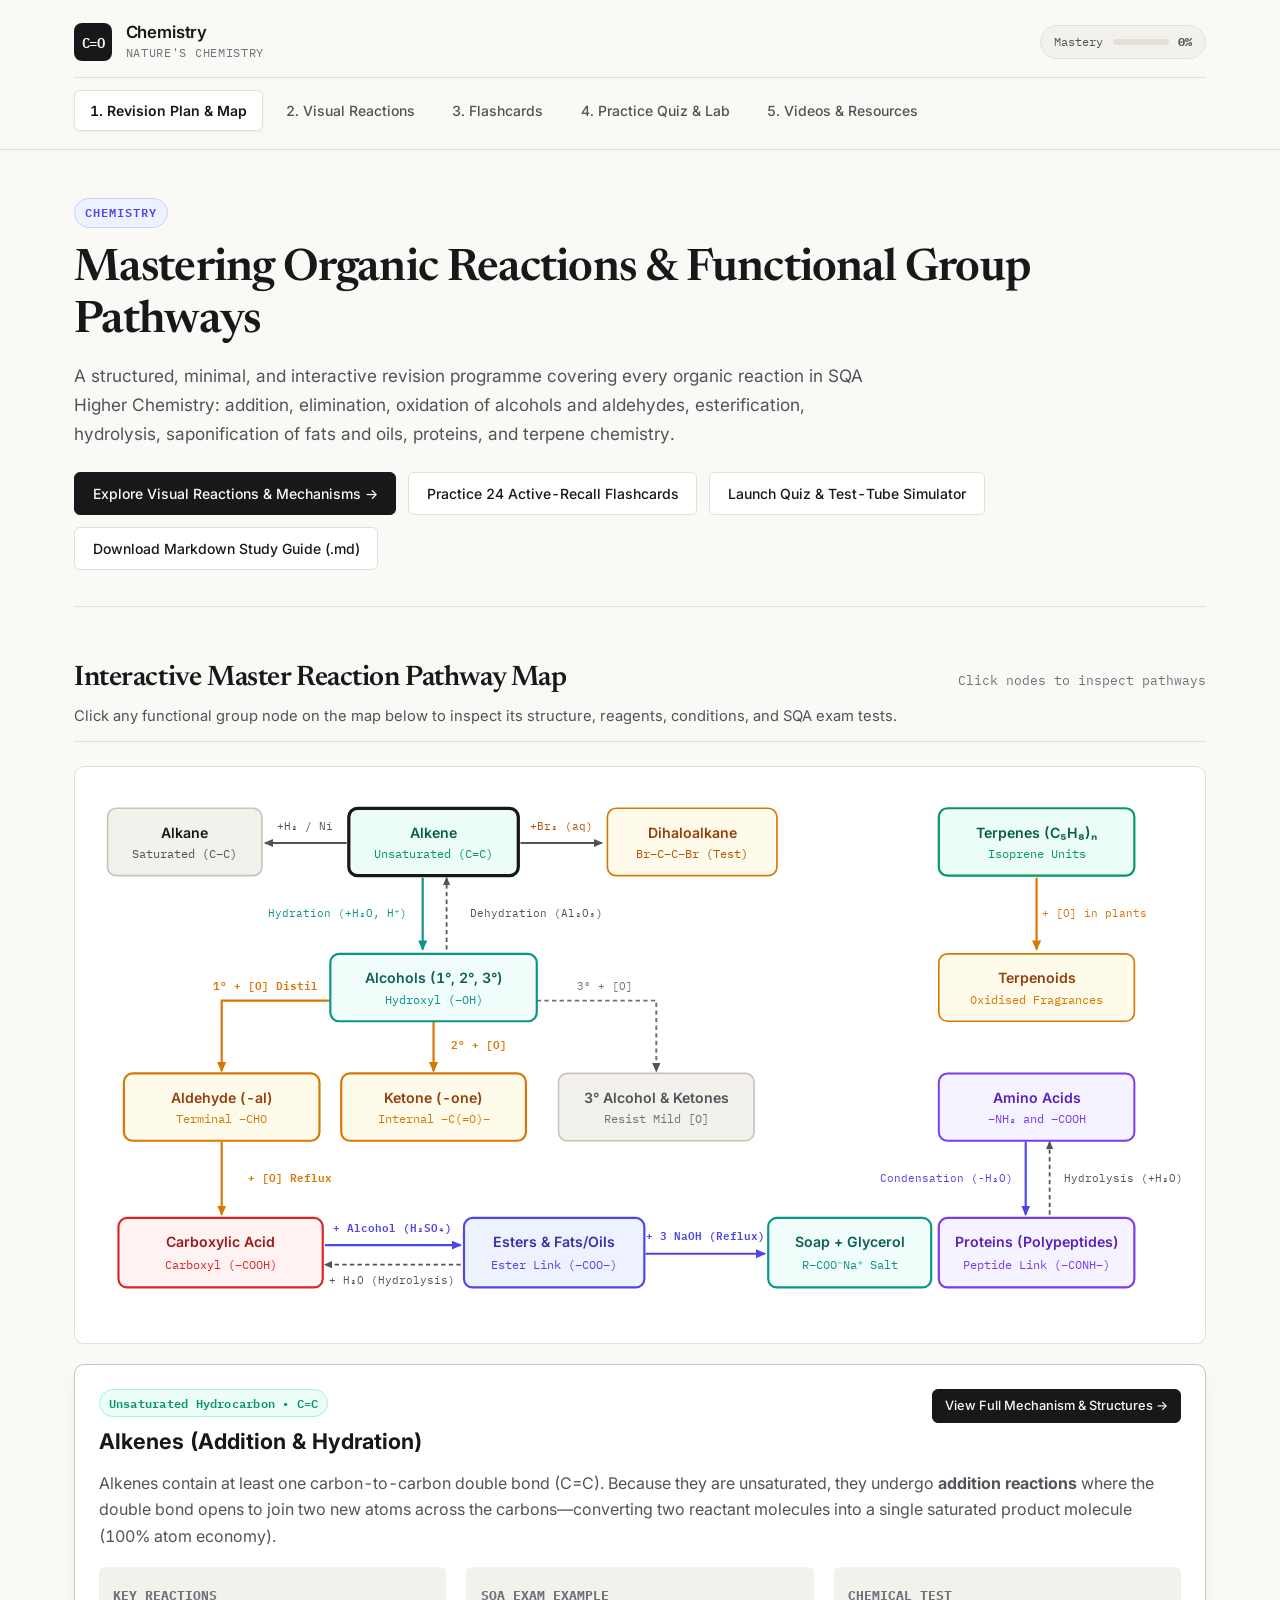
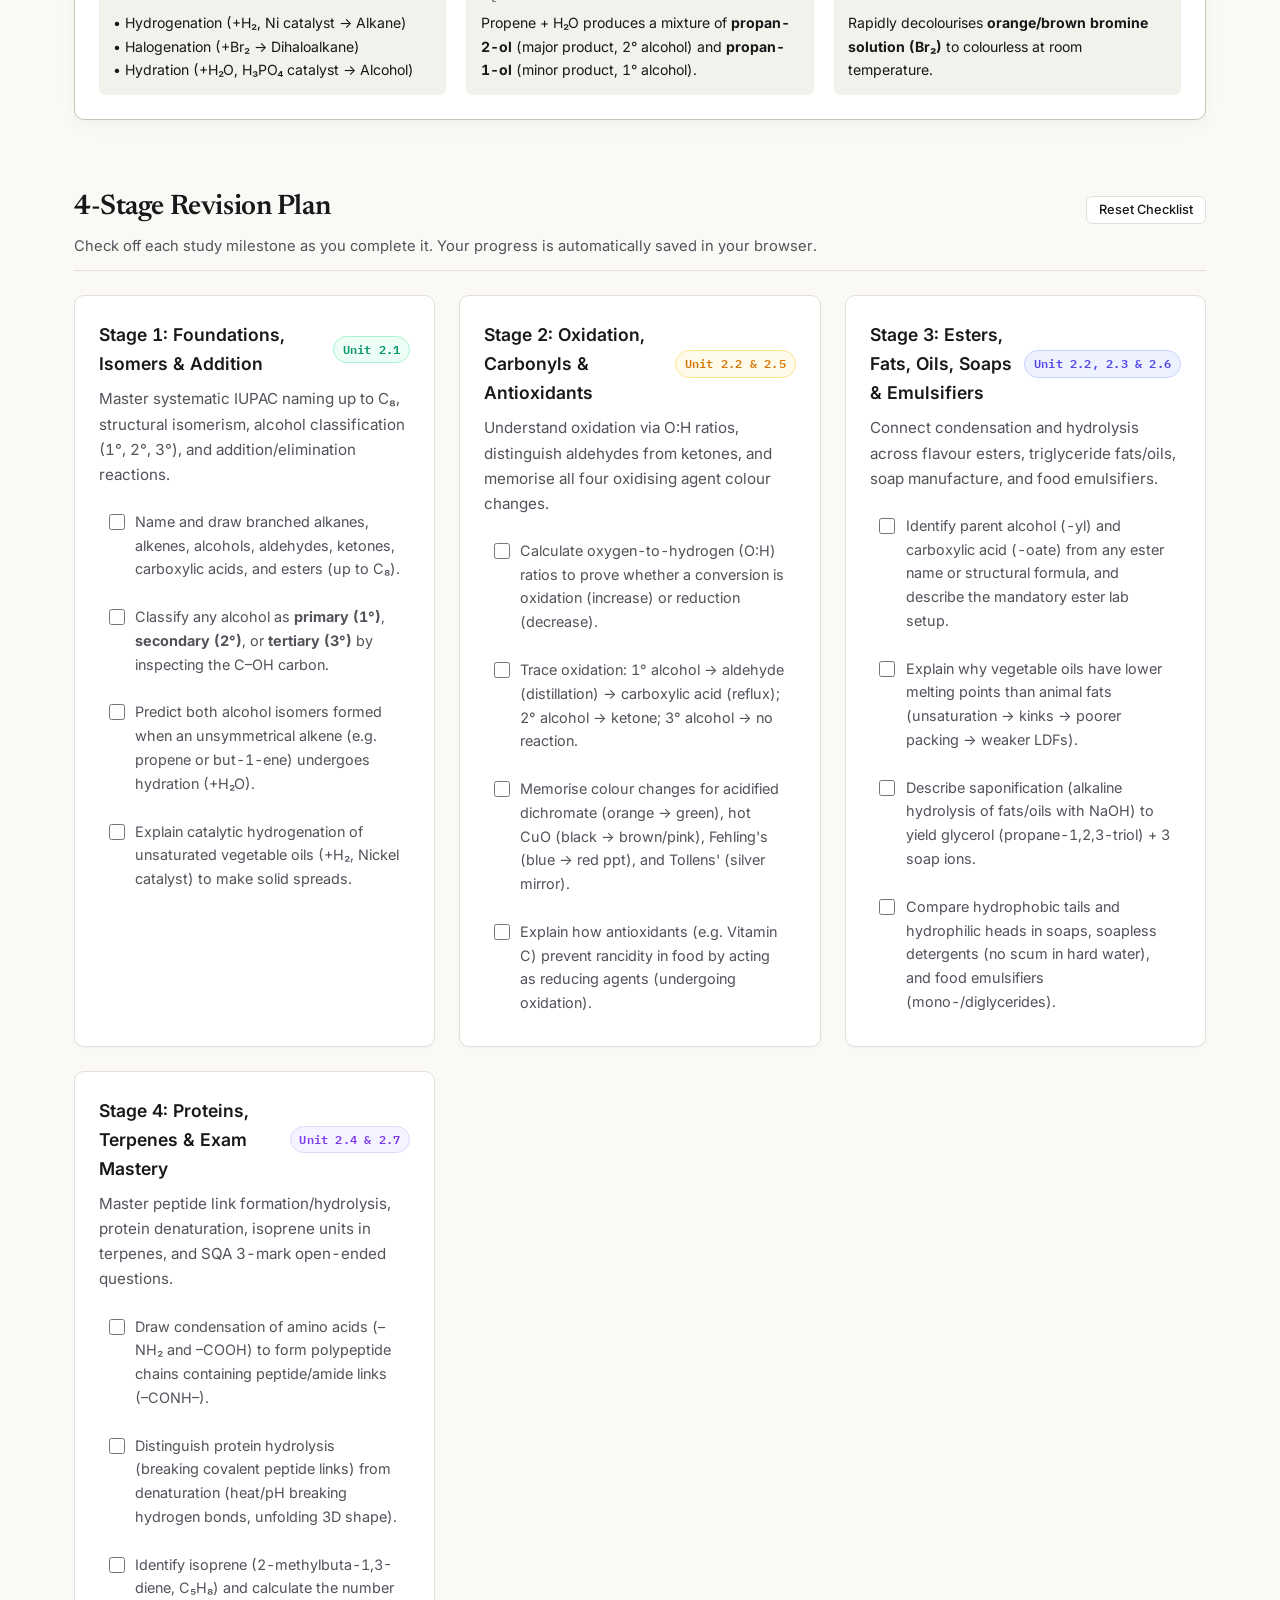
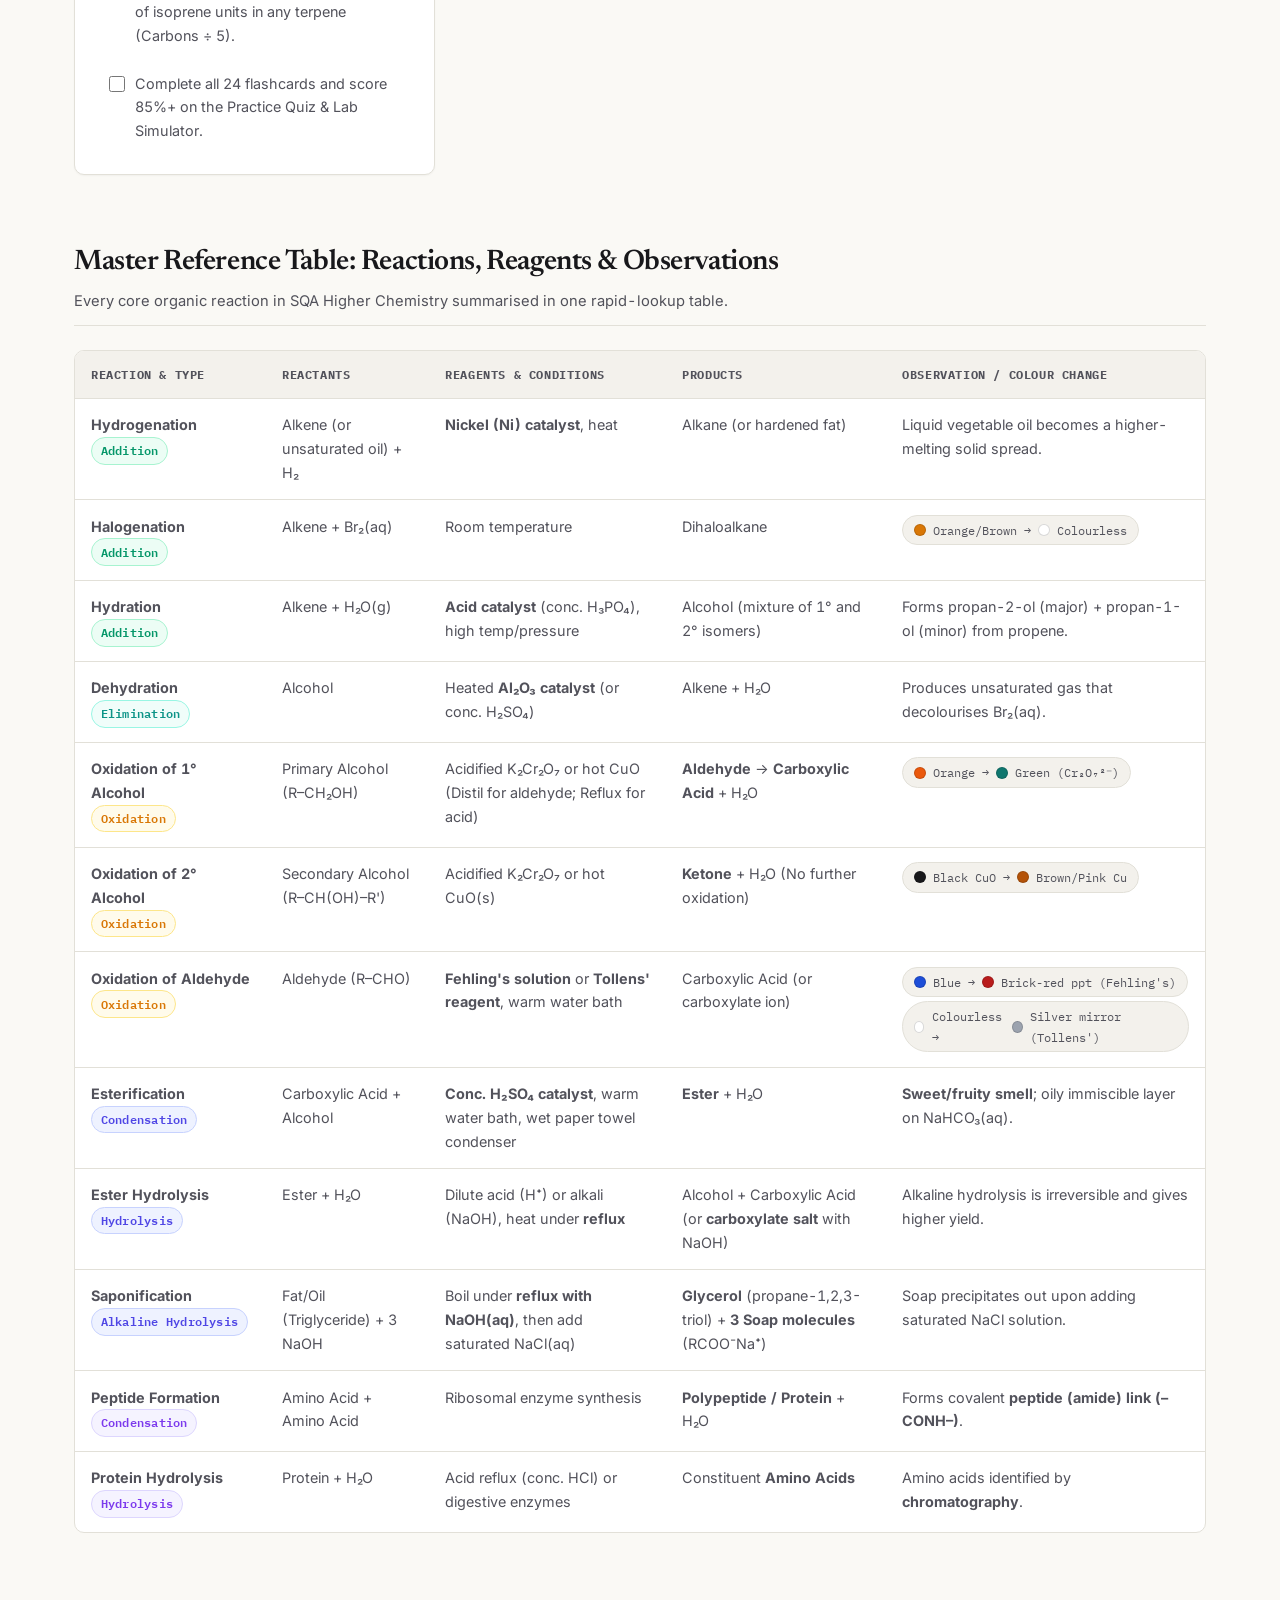
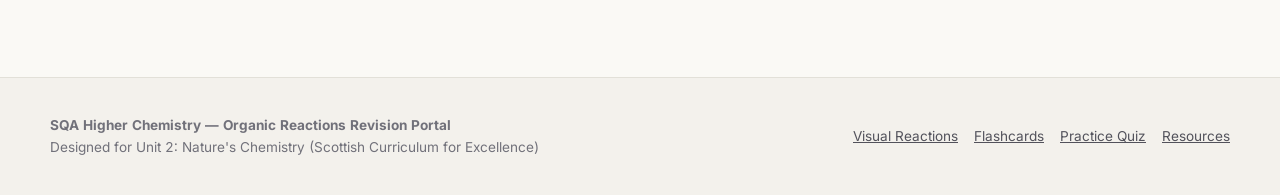
==== index.html @ 1c9b0c5e "Initial commit - Argon 4 organic chemistry build" ====
<!doctype html>
<html lang="en-GB">
  <head>
    <meta charset="UTF-8" />
    <meta name="viewport" content="width=device-width, initial-scale=1.0" />
    <title>Chemistry — Organic Reactions Revision Plan</title>
    <link rel="stylesheet" href="styles.css" />
  </head>
  <body>
    <!-- Top Navigation -->
    <header class="site-header">
      <div class="header-inner">
        <a href="index.html" class="brand">
          <div class="brand-mark">C=O</div>
          <div class="brand-text">
            <span class="brand-title">Chemistry</span>
            <span class="brand-subtitle">Nature's Chemistry</span>
          </div>
        </a>

        <nav aria-label="Primary Navigation">
          <ul class="nav-links">
            <li>
              <a href="index.html" class="nav-link active"
                >1. Revision Plan &amp; Map</a
              >
            </li>
            <li>
              <a href="reactions.html" class="nav-link">2. Visual Reactions</a>
            </li>
            <li>
              <a href="flashcards.html" class="nav-link">3. Flashcards</a>
            </li>
            <li>
              <a href="quiz.html" class="nav-link"
                >4. Practice Quiz &amp; Lab</a
              >
            </li>
            <li>
              <a href="resources.html" class="nav-link"
                >5. Videos &amp; Resources</a
              >
            </li>
          </ul>
        </nav>

        <div class="header-progress" title="Overall Revision Mastery">
          <span>Mastery</span>
          <div class="progress-mini-bar">
            <div class="progress-mini-fill" id="global-progress-fill"></div>
          </div>
          <strong id="global-progress-pct">0%</strong>
        </div>
      </div>
    </header>

    <main class="container">
      <!-- Hero Intro -->
      <section class="page-hero">
        <div class="eyebrow">Chemistry</div>
        <h1 class="page-title">
          Mastering Organic Reactions &amp; Functional Group Pathways
        </h1>
        <p class="page-lead">
          A structured, minimal, and interactive revision programme covering
          every organic reaction in SQA Higher Chemistry: addition, elimination,
          oxidation of alcohols and aldehydes, esterification, hydrolysis,
          saponification of fats and oils, proteins, and terpene chemistry.
        </p>

        <div
          style="
            display: flex;
            flex-wrap: wrap;
            gap: 0.75rem;
            margin-top: 1.5rem;
          "
        >
          <a href="reactions.html" class="btn btn-primary"
            >Explore Visual Reactions &amp; Mechanisms &rarr;</a
          >
          <a href="flashcards.html" class="btn"
            >Practice 24 Active-Recall Flashcards</a
          >
          <a href="quiz.html" class="btn"
            >Launch Quiz &amp; Test-Tube Simulator</a
          >
          <a
            href="Higher-Chemistry-Organic-Reactions-Revision-Plan.md"
            class="btn"
            download
            >Download Markdown Study Guide (.md)</a
          >
        </div>
      </section>

      <!-- Section 1: Interactive Master Reaction Pathway Map -->
      <section class="section" id="pathway-map">
        <div class="section-header">
          <div>
            <h2 class="section-title">
              Interactive Master Reaction Pathway Map
            </h2>
            <p
              style="
                color: var(--text-secondary);
                font-size: 0.92rem;
                margin-top: 0.2rem;
              "
            >
              Click any functional group node on the map below to inspect its
              structure, reagents, conditions, and SQA exam tests.
            </p>
          </div>
          <span class="section-subtitle">Click nodes to inspect pathways</span>
        </div>

        <div class="structure-stage" style="background: var(--bg-card)">
          <svg
            viewBox="0 0 1040 530"
            width="100%"
            height="auto"
            role="img"
            aria-label="Interactive SQA Higher Organic Reaction Pathway Map"
          >
            <defs>
              <marker
                id="arrow"
                viewBox="0 0 10 10"
                refX="7"
                refY="5"
                markerWidth="6"
                markerHeight="6"
                orient="auto-start-reverse"
              >
                <path d="M 0 1.5 L 8 5 L 0 8.5 z" fill="#52525B" />
              </marker>
              <marker
                id="arrow-teal"
                viewBox="0 0 10 10"
                refX="7"
                refY="5"
                markerWidth="6"
                markerHeight="6"
                orient="auto-start-reverse"
              >
                <path d="M 0 1.5 L 8 5 L 0 8.5 z" fill="#0D9488" />
              </marker>
              <marker
                id="arrow-amber"
                viewBox="0 0 10 10"
                refX="7"
                refY="5"
                markerWidth="6"
                markerHeight="6"
                orient="auto-start-reverse"
              >
                <path d="M 0 1.5 L 8 5 L 0 8.5 z" fill="#D97706" />
              </marker>
              <marker
                id="arrow-indigo"
                viewBox="0 0 10 10"
                refX="7"
                refY="5"
                markerWidth="6"
                markerHeight="6"
                orient="auto-start-reverse"
              >
                <path d="M 0 1.5 L 8 5 L 0 8.5 z" fill="#4F46E5" />
              </marker>
            </defs>

            <!-- Connection Arrows & Labels -->
            <!-- Alkene -> Alkane -->
            <line
              x1="250"
              y1="70"
              x2="175"
              y2="70"
              stroke="#52525B"
              stroke-width="1.8"
              marker-end="url(#arrow)"
            />
            <text
              x="212"
              y="58"
              text-anchor="middle"
              font-family="IBM Plex Mono, monospace"
              font-size="10"
              fill="#52525B"
            >
              +H₂ / Ni
            </text>

            <!-- Alkene -> Dihaloalkane -->
            <line
              x1="410"
              y1="70"
              x2="485"
              y2="70"
              stroke="#52525B"
              stroke-width="1.8"
              marker-end="url(#arrow)"
            />
            <text
              x="448"
              y="58"
              text-anchor="middle"
              font-family="IBM Plex Mono, monospace"
              font-size="10"
              fill="#B45309"
            >
              +Br₂ (aq)
            </text>

            <!-- Alkene <-> Alcohols -->
            <line
              x1="320"
              y1="102"
              x2="320"
              y2="168"
              stroke="#0D9488"
              stroke-width="2"
              marker-end="url(#arrow-teal)"
            />
            <text
              x="242"
              y="138"
              text-anchor="middle"
              font-family="IBM Plex Mono, monospace"
              font-size="10"
              fill="#0D9488"
            >
              Hydration (+H₂O, H⁺)
            </text>

            <line
              x1="342"
              y1="168"
              x2="342"
              y2="102"
              stroke="#52525B"
              stroke-width="1.6"
              stroke-dasharray="4 3"
              marker-end="url(#arrow)"
            />
            <text
              x="425"
              y="138"
              text-anchor="middle"
              font-family="IBM Plex Mono, monospace"
              font-size="10"
              fill="#52525B"
            >
              Dehydration (Al₂O₃)
            </text>

            <!-- Alcohols -> 1°, 2°, 3° branches -->
            <!-- 1° Alcohol -> Aldehyde -->
            <path
              d="M 235 215 L 135 215 L 135 280"
              fill="none"
              stroke="#D97706"
              stroke-width="2"
              marker-end="url(#arrow-amber)"
            />
            <text
              x="175"
              y="205"
              text-anchor="middle"
              font-family="IBM Plex Mono, monospace"
              font-size="10"
              font-weight="600"
              fill="#D97706"
            >
              1° + [O] Distil
            </text>

            <!-- 2° Alcohol -> Ketone -->
            <line
              x1="330"
              y1="234"
              x2="330"
              y2="280"
              stroke="#D97706"
              stroke-width="2"
              marker-end="url(#arrow-amber)"
            />
            <text
              x="372"
              y="260"
              text-anchor="middle"
              font-family="IBM Plex Mono, monospace"
              font-size="10"
              font-weight="600"
              fill="#D97706"
            >
              2° + [O]
            </text>

            <!-- 3° Alcohol -> No Reaction -->
            <path
              d="M 425 215 L 535 215 L 535 280"
              fill="none"
              stroke="#71717A"
              stroke-width="1.8"
              stroke-dasharray="4 3"
              marker-end="url(#arrow)"
            />
            <text
              x="488"
              y="205"
              text-anchor="middle"
              font-family="IBM Plex Mono, monospace"
              font-size="10"
              fill="#71717A"
            >
              3° + [O]
            </text>

            <!-- Aldehyde -> Carboxylic Acid -->
            <line
              x1="135"
              y1="345"
              x2="135"
              y2="412"
              stroke="#D97706"
              stroke-width="2"
              marker-end="url(#arrow-amber)"
            />
            <text
              x="198"
              y="382"
              text-anchor="middle"
              font-family="IBM Plex Mono, monospace"
              font-size="10"
              font-weight="600"
              fill="#D97706"
            >
              + [O] Reflux
            </text>

            <!-- Carboxylic Acid <-> Ester -->
            <line
              x1="230"
              y1="440"
              x2="355"
              y2="440"
              stroke="#4F46E5"
              stroke-width="2"
              marker-end="url(#arrow-indigo)"
            />
            <text
              x="292"
              y="428"
              text-anchor="middle"
              font-family="IBM Plex Mono, monospace"
              font-size="10"
              font-weight="600"
              fill="#4F46E5"
            >
              + Alcohol (H₂SO₄)
            </text>

            <line
              x1="355"
              y1="458"
              x2="230"
              y2="458"
              stroke="#52525B"
              stroke-width="1.6"
              stroke-dasharray="4 3"
              marker-end="url(#arrow)"
            />
            <text
              x="292"
              y="476"
              text-anchor="middle"
              font-family="IBM Plex Mono, monospace"
              font-size="10"
              fill="#52525B"
            >
              + H₂O (Hydrolysis)
            </text>

            <!-- Ester / Fats & Oils -> Soap + Glycerol -->
            <line
              x1="525"
              y1="448"
              x2="635"
              y2="448"
              stroke="#4F46E5"
              stroke-width="2"
              marker-end="url(#arrow-indigo)"
            />
            <text
              x="580"
              y="435"
              text-anchor="middle"
              font-family="IBM Plex Mono, monospace"
              font-size="10"
              font-weight="600"
              fill="#4F46E5"
            >
              + 3 NaOH (Reflux)
            </text>

            <!-- Right Column: Terpenes & Proteins -->
            <!-- Terpenes -> Terpenoids -->
            <line
              x1="885"
              y1="102"
              x2="885"
              y2="168"
              stroke="#D97706"
              stroke-width="2"
              marker-end="url(#arrow-amber)"
            />
            <text
              x="938"
              y="138"
              text-anchor="middle"
              font-family="IBM Plex Mono, monospace"
              font-size="10"
              fill="#D97706"
            >
              + [O] in plants
            </text>

            <!-- Amino Acids <-> Proteins -->
            <line
              x1="875"
              y1="345"
              x2="875"
              y2="412"
              stroke="#4F46E5"
              stroke-width="2"
              marker-end="url(#arrow-indigo)"
            />
            <text
              x="802"
              y="382"
              text-anchor="middle"
              font-family="IBM Plex Mono, monospace"
              font-size="10"
              fill="#4F46E5"
            >
              Condensation (-H₂O)
            </text>

            <line
              x1="897"
              y1="412"
              x2="897"
              y2="345"
              stroke="#52525B"
              stroke-width="1.6"
              stroke-dasharray="4 3"
              marker-end="url(#arrow)"
            />
            <text
              x="965"
              y="382"
              text-anchor="middle"
              font-family="IBM Plex Mono, monospace"
              font-size="10"
              fill="#52525B"
            >
              Hydrolysis (+H₂O)
            </text>

            <!-- Interactive Nodes -->
            <!-- 1. Alkane -->
            <g
              class="pathway-node"
              data-node="alkane"
              transform="translate(30, 38)"
            >
              <rect
                width="142"
                height="62"
                rx="8"
                fill="#F3F1EC"
                stroke="#C8C4B8"
                stroke-width="1.5"
              />
              <text
                x="71"
                y="27"
                text-anchor="middle"
                font-family="Inter, sans-serif"
                font-weight="600"
                font-size="13"
                fill="#18181B"
              >
                Alkane
              </text>
              <text
                x="71"
                y="46"
                text-anchor="middle"
                font-family="IBM Plex Mono, monospace"
                font-size="11"
                fill="#52525B"
              >
                Saturated (C–C)
              </text>
            </g>

            <!-- 2. Alkene -->
            <g
              class="pathway-node selected"
              data-node="alkene"
              transform="translate(252, 38)"
            >
              <rect
                width="156"
                height="62"
                rx="8"
                fill="#ECFDF5"
                stroke="#059669"
                stroke-width="2"
              />
              <text
                x="78"
                y="27"
                text-anchor="middle"
                font-family="Inter, sans-serif"
                font-weight="600"
                font-size="13"
                fill="#065F46"
              >
                Alkene
              </text>
              <text
                x="78"
                y="46"
                text-anchor="middle"
                font-family="IBM Plex Mono, monospace"
                font-size="11"
                fill="#059669"
              >
                Unsaturated (C=C)
              </text>
            </g>

            <!-- 3. Dihaloalkane -->
            <g
              class="pathway-node"
              data-node="dihaloalkane"
              transform="translate(490, 38)"
            >
              <rect
                width="156"
                height="62"
                rx="8"
                fill="#FFFBEB"
                stroke="#D97706"
                stroke-width="1.5"
              />
              <text
                x="78"
                y="27"
                text-anchor="middle"
                font-family="Inter, sans-serif"
                font-weight="600"
                font-size="13"
                fill="#92400E"
              >
                Dihaloalkane
              </text>
              <text
                x="78"
                y="46"
                text-anchor="middle"
                font-family="IBM Plex Mono, monospace"
                font-size="11"
                fill="#B45309"
              >
                Br–C–C–Br (Test)
              </text>
            </g>

            <!-- 4. Alcohols -->
            <g
              class="pathway-node"
              data-node="alcohol"
              transform="translate(235, 172)"
            >
              <rect
                width="190"
                height="62"
                rx="8"
                fill="#F0FDFA"
                stroke="#0D9488"
                stroke-width="2"
              />
              <text
                x="95"
                y="27"
                text-anchor="middle"
                font-family="Inter, sans-serif"
                font-weight="600"
                font-size="13"
                fill="#115E59"
              >
                Alcohols (1°, 2°, 3°)
              </text>
              <text
                x="95"
                y="46"
                text-anchor="middle"
                font-family="IBM Plex Mono, monospace"
                font-size="11"
                fill="#0D9488"
              >
                Hydroxyl (–OH)
              </text>
            </g>

            <!-- 5. Aldehyde -->
            <g
              class="pathway-node"
              data-node="aldehyde"
              transform="translate(45, 282)"
            >
              <rect
                width="180"
                height="62"
                rx="8"
                fill="#FFFBEB"
                stroke="#D97706"
                stroke-width="2"
              />
              <text
                x="90"
                y="27"
                text-anchor="middle"
                font-family="Inter, sans-serif"
                font-weight="600"
                font-size="13"
                fill="#92400E"
              >
                Aldehyde (-al)
              </text>
              <text
                x="90"
                y="46"
                text-anchor="middle"
                font-family="IBM Plex Mono, monospace"
                font-size="11"
                fill="#D97706"
              >
                Terminal –CHO
              </text>
            </g>

            <!-- 6. Ketone -->
            <g
              class="pathway-node"
              data-node="ketone"
              transform="translate(245, 282)"
            >
              <rect
                width="170"
                height="62"
                rx="8"
                fill="#FFFBEB"
                stroke="#D97706"
                stroke-width="2"
              />
              <text
                x="85"
                y="27"
                text-anchor="middle"
                font-family="Inter, sans-serif"
                font-weight="600"
                font-size="13"
                fill="#92400E"
              >
                Ketone (-one)
              </text>
              <text
                x="85"
                y="46"
                text-anchor="middle"
                font-family="IBM Plex Mono, monospace"
                font-size="11"
                fill="#D97706"
              >
                Internal –C(=O)–
              </text>
            </g>

            <!-- 7. Tertiary Alcohol / Ketone No Reaction -->
            <g
              class="pathway-node"
              data-node="tertiary"
              transform="translate(445, 282)"
            >
              <rect
                width="180"
                height="62"
                rx="8"
                fill="#F3F1EC"
                stroke="#C8C4B8"
                stroke-width="1.5"
              />
              <text
                x="90"
                y="27"
                text-anchor="middle"
                font-family="Inter, sans-serif"
                font-weight="600"
                font-size="13"
                fill="#52525B"
              >
                3° Alcohol &amp; Ketones
              </text>
              <text
                x="90"
                y="46"
                text-anchor="middle"
                font-family="IBM Plex Mono, monospace"
                font-size="11"
                fill="#71717A"
              >
                Resist Mild [O]
              </text>
            </g>

            <!-- 8. Carboxylic Acid -->
            <g
              class="pathway-node"
              data-node="carboxylic"
              transform="translate(40, 415)"
            >
              <rect
                width="188"
                height="64"
                rx="8"
                fill="#FEF2F2"
                stroke="#DC2626"
                stroke-width="2"
              />
              <text
                x="94"
                y="27"
                text-anchor="middle"
                font-family="Inter, sans-serif"
                font-weight="600"
                font-size="13"
                fill="#991B1B"
              >
                Carboxylic Acid
              </text>
              <text
                x="94"
                y="47"
                text-anchor="middle"
                font-family="IBM Plex Mono, monospace"
                font-size="11"
                fill="#DC2626"
              >
                Carboxyl (–COOH)
              </text>
            </g>

            <!-- 9. Ester & Fats/Oils -->
            <g
              class="pathway-node"
              data-node="ester"
              transform="translate(358, 415)"
            >
              <rect
                width="166"
                height="64"
                rx="8"
                fill="#EEF2FF"
                stroke="#4F46E5"
                stroke-width="2"
              />
              <text
                x="83"
                y="27"
                text-anchor="middle"
                font-family="Inter, sans-serif"
                font-weight="600"
                font-size="13"
                fill="#3730A3"
              >
                Esters &amp; Fats/Oils
              </text>
              <text
                x="83"
                y="47"
                text-anchor="middle"
                font-family="IBM Plex Mono, monospace"
                font-size="11"
                fill="#4F46E5"
              >
                Ester Link (–COO–)
              </text>
            </g>

            <!-- 10. Soap & Glycerol -->
            <g
              class="pathway-node"
              data-node="soap"
              transform="translate(638, 415)"
            >
              <rect
                width="150"
                height="64"
                rx="8"
                fill="#F0FDFA"
                stroke="#0D9488"
                stroke-width="2"
              />
              <text
                x="75"
                y="27"
                text-anchor="middle"
                font-family="Inter, sans-serif"
                font-weight="600"
                font-size="13"
                fill="#115E59"
              >
                Soap + Glycerol
              </text>
              <text
                x="75"
                y="47"
                text-anchor="middle"
                font-family="IBM Plex Mono, monospace"
                font-size="11"
                fill="#0D9488"
              >
                R–COO⁻Na⁺ Salt
              </text>
            </g>

            <!-- 11. Terpenes -->
            <g
              class="pathway-node"
              data-node="terpene"
              transform="translate(795, 38)"
            >
              <rect
                width="180"
                height="62"
                rx="8"
                fill="#ECFDF5"
                stroke="#059669"
                stroke-width="2"
              />
              <text
                x="90"
                y="27"
                text-anchor="middle"
                font-family="Inter, sans-serif"
                font-weight="600"
                font-size="13"
                fill="#065F46"
              >
                Terpenes (C₅H₈)ₙ
              </text>
              <text
                x="90"
                y="46"
                text-anchor="middle"
                font-family="IBM Plex Mono, monospace"
                font-size="11"
                fill="#059669"
              >
                Isoprene Units
              </text>
            </g>

            <!-- 12. Terpenoids -->
            <g
              class="pathway-node"
              data-node="terpenoid"
              transform="translate(795, 172)"
            >
              <rect
                width="180"
                height="62"
                rx="8"
                fill="#FFFBEB"
                stroke="#D97706"
                stroke-width="1.5"
              />
              <text
                x="90"
                y="27"
                text-anchor="middle"
                font-family="Inter, sans-serif"
                font-weight="600"
                font-size="13"
                fill="#92400E"
              >
                Terpenoids
              </text>
              <text
                x="90"
                y="46"
                text-anchor="middle"
                font-family="IBM Plex Mono, monospace"
                font-size="11"
                fill="#D97706"
              >
                Oxidised Fragrances
              </text>
            </g>

            <!-- 13. Amino Acids -->
            <g
              class="pathway-node"
              data-node="aminoacid"
              transform="translate(795, 282)"
            >
              <rect
                width="180"
                height="62"
                rx="8"
                fill="#F5F3FF"
                stroke="#7C3AED"
                stroke-width="1.8"
              />
              <text
                x="90"
                y="27"
                text-anchor="middle"
                font-family="Inter, sans-serif"
                font-weight="600"
                font-size="13"
                fill="#5B21B6"
              >
                Amino Acids
              </text>
              <text
                x="90"
                y="46"
                text-anchor="middle"
                font-family="IBM Plex Mono, monospace"
                font-size="11"
                fill="#7C3AED"
              >
                –NH₂ and –COOH
              </text>
            </g>

            <!-- 14. Proteins -->
            <g
              class="pathway-node"
              data-node="protein"
              transform="translate(795, 415)"
            >
              <rect
                width="180"
                height="64"
                rx="8"
                fill="#F5F3FF"
                stroke="#7C3AED"
                stroke-width="2"
              />
              <text
                x="90"
                y="27"
                text-anchor="middle"
                font-family="Inter, sans-serif"
                font-weight="600"
                font-size="13"
                fill="#5B21B6"
              >
                Proteins (Polypeptides)
              </text>
              <text
                x="90"
                y="47"
                text-anchor="middle"
                font-family="IBM Plex Mono, monospace"
                font-size="11"
                fill="#7C3AED"
              >
                Peptide Link (–CONH–)
              </text>
            </g>
          </svg>
        </div>

        <!-- Inspector Panel Updated by Clicking Map Nodes -->
        <div class="inspector-panel" id="node-inspector" aria-live="polite">
          <div
            style="
              display: flex;
              justify-content: space-between;
              align-items: flex-start;
              flex-wrap: wrap;
              gap: 1rem;
            "
          >
            <div>
              <span class="badge badge-alkene" id="inspector-badge"
                >Unsaturated Hydrocarbon &bull; C=C</span
              >
              <h3
                style="font-size: 1.35rem; margin-top: 0.45rem"
                id="inspector-title"
              >
                Alkenes (Addition &amp; Hydration)
              </h3>
            </div>
            <a
              href="reactions.html#alkenes"
              class="btn btn-sm btn-primary"
              id="inspector-link"
              >View Full Mechanism &amp; Structures &rarr;</a
            >
          </div>
          <p
            style="color: var(--text-secondary); margin-top: 0.65rem"
            id="inspector-desc"
          >
            Alkenes contain at least one carbon-to-carbon double bond (C=C).
            Because they are unsaturated, they undergo
            <strong>addition reactions</strong> where the double bond opens to
            join two new atoms across the carbons—converting two reactant
            molecules into a single saturated product molecule (100% atom
            economy).
          </p>
          <div class="grid-3" style="margin-top: 1.1rem" id="inspector-details">
            <div
              style="
                background: var(--bg-subtle);
                padding: 0.9rem;
                border-radius: var(--radius-sm);
              "
            >
              <strong
                style="
                  font-size: 0.8rem;
                  font-family: var(--font-mono);
                  text-transform: uppercase;
                  color: var(--text-muted);
                "
                >Key Reactions</strong
              >
              <p style="font-size: 0.88rem; margin-top: 0.25rem">
                &bull; Hydrogenation (+H₂, Ni catalyst &rarr; Alkane)<br />&bull;
                Halogenation (+Br₂ &rarr; Dihaloalkane)<br />&bull; Hydration
                (+H₂O, H₃PO₄ catalyst &rarr; Alcohol)
              </p>
            </div>
            <div
              style="
                background: var(--bg-subtle);
                padding: 0.9rem;
                border-radius: var(--radius-sm);
              "
            >
              <strong
                style="
                  font-size: 0.8rem;
                  font-family: var(--font-mono);
                  text-transform: uppercase;
                  color: var(--text-muted);
                "
                >SQA Exam Example</strong
              >
              <p style="font-size: 0.88rem; margin-top: 0.25rem">
                Propene + H₂O produces a mixture of
                <strong>propan-2-ol</strong> (major product, 2° alcohol) and
                <strong>propan-1-ol</strong> (minor product, 1° alcohol).
              </p>
            </div>
            <div
              style="
                background: var(--bg-subtle);
                padding: 0.9rem;
                border-radius: var(--radius-sm);
              "
            >
              <strong
                style="
                  font-size: 0.8rem;
                  font-family: var(--font-mono);
                  text-transform: uppercase;
                  color: var(--text-muted);
                "
                >Chemical Test</strong
              >
              <p style="font-size: 0.88rem; margin-top: 0.25rem">
                Rapidly decolourises
                <strong>orange/brown bromine solution (Br₂)</strong> to
                colourless at room temperature.
              </p>
            </div>
          </div>
        </div>
      </section>

      <!-- Section 2: Interactive 4-Stage Revision Plan -->
      <section class="section" id="schedule">
        <div class="section-header">
          <div>
            <h2 class="section-title">4-Stage Revision Plan</h2>
            <p
              style="
                color: var(--text-secondary);
                font-size: 0.92rem;
                margin-top: 0.2rem;
              "
            >
              Check off each study milestone as you complete it. Your progress
              is automatically saved in your browser.
            </p>
          </div>
          <button class="btn btn-sm" id="reset-tasks-btn" type="button">
            Reset Checklist
          </button>
        </div>

        <div class="grid-2">
          <!-- Stage 1 -->
          <div class="card">
            <div class="card-title">
              <span>Stage 1: Foundations, Isomers &amp; Addition</span>
              <span class="badge badge-alkene">Unit 2.1</span>
            </div>
            <p class="card-body">
              Master systematic IUPAC naming up to C₈, structural isomerism,
              alcohol classification (1°, 2°, 3°), and addition/elimination
              reactions.
            </p>
            <ul class="checklist">
              <label class="checklist-item">
                <input type="checkbox" data-task="w1_t1" />
                <span
                  >Name and draw branched alkanes, alkenes, alcohols, aldehydes,
                  ketones, carboxylic acids, and esters (up to C₈).</span
                >
              </label>
              <label class="checklist-item">
                <input type="checkbox" data-task="w1_t2" />
                <span
                  >Classify any alcohol as <strong>primary (1°)</strong>,
                  <strong>secondary (2°)</strong>, or
                  <strong>tertiary (3°)</strong> by inspecting the C–OH
                  carbon.</span
                >
              </label>
              <label class="checklist-item">
                <input type="checkbox" data-task="w1_t3" />
                <span
                  >Predict both alcohol isomers formed when an unsymmetrical
                  alkene (e.g. propene or but-1-ene) undergoes hydration
                  (+H₂O).</span
                >
              </label>
              <label class="checklist-item">
                <input type="checkbox" data-task="w1_t4" />
                <span
                  >Explain catalytic hydrogenation of unsaturated vegetable oils
                  (+H₂, Nickel catalyst) to make solid spreads.</span
                >
              </label>
            </ul>
          </div>

          <!-- Stage 2 -->
          <div class="card">
            <div class="card-title">
              <span>Stage 2: Oxidation, Carbonyls &amp; Antioxidants</span>
              <span class="badge badge-carbonyl">Unit 2.2 &amp; 2.5</span>
            </div>
            <p class="card-body">
              Understand oxidation via O:H ratios, distinguish aldehydes from
              ketones, and memorise all four oxidising agent colour changes.
            </p>
            <ul class="checklist">
              <label class="checklist-item">
                <input type="checkbox" data-task="w2_t1" />
                <span
                  >Calculate oxygen-to-hydrogen (O:H) ratios to prove whether a
                  conversion is oxidation (increase) or reduction
                  (decrease).</span
                >
              </label>
              <label class="checklist-item">
                <input type="checkbox" data-task="w2_t2" />
                <span
                  >Trace oxidation: 1° alcohol &rarr; aldehyde (distillation)
                  &rarr; carboxylic acid (reflux); 2° alcohol &rarr; ketone; 3°
                  alcohol &rarr; no reaction.</span
                >
              </label>
              <label class="checklist-item">
                <input type="checkbox" data-task="w2_t3" />
                <span
                  >Memorise colour changes for acidified dichromate (orange
                  &rarr; green), hot CuO (black &rarr; brown/pink), Fehling's
                  (blue &rarr; red ppt), and Tollens' (silver mirror).</span
                >
              </label>
              <label class="checklist-item">
                <input type="checkbox" data-task="w2_t4" />
                <span
                  >Explain how antioxidants (e.g. Vitamin C) prevent rancidity
                  in food by acting as reducing agents (undergoing
                  oxidation).</span
                >
              </label>
            </ul>
          </div>

          <!-- Stage 3 -->
          <div class="card">
            <div class="card-title">
              <span>Stage 3: Esters, Fats, Oils, Soaps &amp; Emulsifiers</span>
              <span class="badge badge-ester">Unit 2.2, 2.3 &amp; 2.6</span>
            </div>
            <p class="card-body">
              Connect condensation and hydrolysis across flavour esters,
              triglyceride fats/oils, soap manufacture, and food emulsifiers.
            </p>
            <ul class="checklist">
              <label class="checklist-item">
                <input type="checkbox" data-task="w3_t1" />
                <span
                  >Identify parent alcohol (-yl) and carboxylic acid (-oate)
                  from any ester name or structural formula, and describe the
                  mandatory ester lab setup.</span
                >
              </label>
              <label class="checklist-item">
                <input type="checkbox" data-task="w3_t2" />
                <span
                  >Explain why vegetable oils have lower melting points than
                  animal fats (unsaturation &rarr; kinks &rarr; poorer packing
                  &rarr; weaker LDFs).</span
                >
              </label>
              <label class="checklist-item">
                <input type="checkbox" data-task="w3_t3" />
                <span
                  >Describe saponification (alkaline hydrolysis of fats/oils
                  with NaOH) to yield glycerol (propane-1,2,3-triol) + 3 soap
                  ions.</span
                >
              </label>
              <label class="checklist-item">
                <input type="checkbox" data-task="w3_t4" />
                <span
                  >Compare hydrophobic tails and hydrophilic heads in soaps,
                  soapless detergents (no scum in hard water), and food
                  emulsifiers (mono-/diglycerides).</span
                >
              </label>
            </ul>
          </div>

          <!-- Stage 4 -->
          <div class="card">
            <div class="card-title">
              <span>Stage 4: Proteins, Terpenes &amp; Exam Mastery</span>
              <span class="badge badge-amide">Unit 2.4 &amp; 2.7</span>
            </div>
            <p class="card-body">
              Master peptide link formation/hydrolysis, protein denaturation,
              isoprene units in terpenes, and SQA 3-mark open-ended questions.
            </p>
            <ul class="checklist">
              <label class="checklist-item">
                <input type="checkbox" data-task="w4_t1" />
                <span
                  >Draw condensation of amino acids (–NH₂ and –COOH) to form
                  polypeptide chains containing peptide/amide links
                  (–CONH–).</span
                >
              </label>
              <label class="checklist-item">
                <input type="checkbox" data-task="w4_t2" />
                <span
                  >Distinguish protein hydrolysis (breaking covalent peptide
                  links) from denaturation (heat/pH breaking hydrogen bonds,
                  unfolding 3D shape).</span
                >
              </label>
              <label class="checklist-item">
                <input type="checkbox" data-task="w4_t3" />
                <span
                  >Identify isoprene (2-methylbuta-1,3-diene, C₅H₈) and
                  calculate the number of isoprene units in any terpene (Carbons
                  &divide; 5).</span
                >
              </label>
              <label class="checklist-item">
                <input type="checkbox" data-task="w4_t4" />
                <span
                  >Complete all 24 flashcards and score 85%+ on the Practice
                  Quiz &amp; Lab Simulator.</span
                >
              </label>
            </ul>
          </div>
        </div>
      </section>

      <!-- Section 3: Master Reference Table of Reactions & Colour Changes -->
      <section class="section" id="reference-table">
        <div class="section-header">
          <div>
            <h2 class="section-title">
              Master Reference Table: Reactions, Reagents &amp; Observations
            </h2>
            <p
              style="
                color: var(--text-secondary);
                font-size: 0.92rem;
                margin-top: 0.2rem;
              "
            >
              Every core organic reaction in SQA Higher Chemistry summarised in
              one rapid-lookup table.
            </p>
          </div>
        </div>

        <div class="table-wrap">
          <table>
            <thead>
              <tr>
                <th>Reaction &amp; Type</th>
                <th>Reactants</th>
                <th>Reagents &amp; Conditions</th>
                <th>Products</th>
                <th>Observation / Colour Change</th>
              </tr>
            </thead>
            <tbody>
              <tr>
                <td>
                  <strong>Hydrogenation</strong><br /><span
                    class="badge badge-alkene"
                    >Addition</span
                  >
                </td>
                <td>Alkene (or unsaturated oil) + H₂</td>
                <td><strong>Nickel (Ni) catalyst</strong>, heat</td>
                <td>Alkane (or hardened fat)</td>
                <td>
                  Liquid vegetable oil becomes a higher-melting solid spread.
                </td>
              </tr>
              <tr>
                <td>
                  <strong>Halogenation</strong><br /><span
                    class="badge badge-alkene"
                    >Addition</span
                  >
                </td>
                <td>Alkene + Br₂(aq)</td>
                <td>Room temperature</td>
                <td>Dihaloalkane</td>
                <td>
                  <span class="colour-transition">
                    <span class="swatch-dot" style="background: #d97706"></span>
                    Orange/Brown &rarr;
                    <span class="swatch-dot" style="background: #ffffff"></span>
                    Colourless
                  </span>
                </td>
              </tr>
              <tr>
                <td>
                  <strong>Hydration</strong><br /><span
                    class="badge badge-alkene"
                    >Addition</span
                  >
                </td>
                <td>Alkene + H₂O(g)</td>
                <td>
                  <strong>Acid catalyst</strong> (conc. H₃PO₄), high
                  temp/pressure
                </td>
                <td>Alcohol (mixture of 1° and 2° isomers)</td>
                <td>
                  Forms propan-2-ol (major) + propan-1-ol (minor) from propene.
                </td>
              </tr>
              <tr>
                <td>
                  <strong>Dehydration</strong><br /><span
                    class="badge badge-hydroxyl"
                    >Elimination</span
                  >
                </td>
                <td>Alcohol</td>
                <td>Heated <strong>Al₂O₃ catalyst</strong> (or conc. H₂SO₄)</td>
                <td>Alkene + H₂O</td>
                <td>Produces unsaturated gas that decolourises Br₂(aq).</td>
              </tr>
              <tr>
                <td>
                  <strong>Oxidation of 1° Alcohol</strong><br /><span
                    class="badge badge-carbonyl"
                    >Oxidation</span
                  >
                </td>
                <td>Primary Alcohol (R–CH₂OH)</td>
                <td>
                  Acidified K₂Cr₂O₇ or hot CuO<br />(Distil for aldehyde; Reflux
                  for acid)
                </td>
                <td>
                  <strong>Aldehyde</strong> &rarr;
                  <strong>Carboxylic Acid</strong> + H₂O
                </td>
                <td>
                  <span class="colour-transition">
                    <span class="swatch-dot" style="background: #ea580c"></span>
                    Orange &rarr;
                    <span class="swatch-dot" style="background: #0f766e"></span>
                    Green (Cr₂O₇²⁻)
                  </span>
                </td>
              </tr>
              <tr>
                <td>
                  <strong>Oxidation of 2° Alcohol</strong><br /><span
                    class="badge badge-carbonyl"
                    >Oxidation</span
                  >
                </td>
                <td>Secondary Alcohol (R–CH(OH)–R')</td>
                <td>Acidified K₂Cr₂O₇ or hot CuO(s)</td>
                <td><strong>Ketone</strong> + H₂O (No further oxidation)</td>
                <td>
                  <span class="colour-transition">
                    <span class="swatch-dot" style="background: #18181b"></span>
                    Black CuO &rarr;
                    <span class="swatch-dot" style="background: #b45309"></span>
                    Brown/Pink Cu
                  </span>
                </td>
              </tr>
              <tr>
                <td>
                  <strong>Oxidation of Aldehyde</strong><br /><span
                    class="badge badge-carbonyl"
                    >Oxidation</span
                  >
                </td>
                <td>Aldehyde (R–CHO)</td>
                <td>
                  <strong>Fehling's solution</strong> or
                  <strong>Tollens' reagent</strong>, warm water bath
                </td>
                <td>Carboxylic Acid (or carboxylate ion)</td>
                <td>
                  <span class="colour-transition">
                    <span class="swatch-dot" style="background: #1d4ed8"></span>
                    Blue &rarr;
                    <span class="swatch-dot" style="background: #b91c1c"></span>
                    Brick-red ppt (Fehling's) </span
                  ><br />
                  <span class="colour-transition" style="margin-top: 4px">
                    <span class="swatch-dot" style="background: #ffffff"></span>
                    Colourless &rarr;
                    <span class="swatch-dot" style="background: #9ca3af"></span>
                    Silver mirror (Tollens')
                  </span>
                </td>
              </tr>
              <tr>
                <td>
                  <strong>Esterification</strong><br /><span
                    class="badge badge-ester"
                    >Condensation</span
                  >
                </td>
                <td>Carboxylic Acid + Alcohol</td>
                <td>
                  <strong>Conc. H₂SO₄ catalyst</strong>, warm water bath, wet
                  paper towel condenser
                </td>
                <td><strong>Ester</strong> + H₂O</td>
                <td>
                  <strong>Sweet/fruity smell</strong>; oily immiscible layer on
                  NaHCO₃(aq).
                </td>
              </tr>
              <tr>
                <td>
                  <strong>Ester Hydrolysis</strong><br /><span
                    class="badge badge-ester"
                    >Hydrolysis</span
                  >
                </td>
                <td>Ester + H₂O</td>
                <td>
                  Dilute acid (H⁺) or alkali (NaOH), heat under
                  <strong>reflux</strong>
                </td>
                <td>
                  Alcohol + Carboxylic Acid (or
                  <strong>carboxylate salt</strong> with NaOH)
                </td>
                <td>
                  Alkaline hydrolysis is irreversible and gives higher yield.
                </td>
              </tr>
              <tr>
                <td>
                  <strong>Saponification</strong><br /><span
                    class="badge badge-ester"
                    >Alkaline Hydrolysis</span
                  >
                </td>
                <td>Fat/Oil (Triglyceride) + 3 NaOH</td>
                <td>
                  Boil under <strong>reflux with NaOH(aq)</strong>, then add
                  saturated NaCl(aq)
                </td>
                <td>
                  <strong>Glycerol</strong> (propane-1,2,3-triol) +
                  <strong>3 Soap molecules</strong> (RCOO⁻Na⁺)
                </td>
                <td>
                  Soap precipitates out upon adding saturated NaCl solution.
                </td>
              </tr>
              <tr>
                <td>
                  <strong>Peptide Formation</strong><br /><span
                    class="badge badge-amide"
                    >Condensation</span
                  >
                </td>
                <td>Amino Acid + Amino Acid</td>
                <td>Ribosomal enzyme synthesis</td>
                <td><strong>Polypeptide / Protein</strong> + H₂O</td>
                <td>
                  Forms covalent <strong>peptide (amide) link (–CONH–)</strong>.
                </td>
              </tr>
              <tr>
                <td>
                  <strong>Protein Hydrolysis</strong><br /><span
                    class="badge badge-amide"
                    >Hydrolysis</span
                  >
                </td>
                <td>Protein + H₂O</td>
                <td>Acid reflux (conc. HCl) or digestive enzymes</td>
                <td>Constituent <strong>Amino Acids</strong></td>
                <td>
                  Amino acids identified by <strong>chromatography</strong>.
                </td>
              </tr>
            </tbody>
          </table>
        </div>
      </section>
    </main>

    <footer class="site-footer">
      <div class="footer-inner">
        <div>
          <strong
            >SQA Higher Chemistry — Organic Reactions Revision Portal</strong
          ><br />
          Designed for Unit 2: Nature's Chemistry (Scottish Curriculum for
          Excellence)
        </div>
        <div style="display: flex; gap: 1rem">
          <a href="reactions.html" style="color: var(--text-secondary)"
            >Visual Reactions</a
          >
          <a href="flashcards.html" style="color: var(--text-secondary)"
            >Flashcards</a
          >
          <a href="quiz.html" style="color: var(--text-secondary)"
            >Practice Quiz</a
          >
          <a href="resources.html" style="color: var(--text-secondary)"
            >Resources</a
          >
        </div>
      </div>
    </footer>

    <script src="app.js"></script>
    <script>
      // Node Inspector Data for the Interactive Pathway Map
      const NODE_DATA = {
        alkane: {
          badge: 'Saturated Hydrocarbon • C–C',
          badgeClass: 'badge-alkene',
          title: 'Alkanes (Saturated Hydrocarbons)',
          link: 'reactions.html#alkenes',
          desc: 'Alkanes contain only carbon-to-carbon single covalent bonds (C–C) and follow the general formula CₙH₂ₙ₊₂. In Higher Chemistry, alkanes (and saturated fats) are formed by the catalytic hydrogenation of alkenes (or unsaturated oils).',
          col1Title: 'Formation Reaction',
          col1Body:
            '• Hydrogenation: Alkene + H₂ → Alkane using a finely divided Nickel (Ni) catalyst.',
          col2Title: 'Intermolecular Forces',
          col2Body:
            '• Non-polar molecules with only London dispersion forces (LDFs). Linear chains pack closely together.',
          col3Title: 'Chemical Test',
          col3Body:
            '• Does NOT decolourise bromine solution (Br₂ remains orange/brown in the dark).',
        },
        alkene: {
          badge: 'Unsaturated Hydrocarbon • C=C',
          badgeClass: 'badge-alkene',
          title: 'Alkenes (Addition & Hydration)',
          link: 'reactions.html#alkenes',
          desc: 'Alkenes contain at least one carbon-to-carbon double bond (C=C). Because they are unsaturated, they undergo addition reactions where the double bond opens to join two new atoms across the carbons—converting two reactant molecules into a single saturated product molecule (100% atom economy).',
          col1Title: 'Key Reactions',
          col1Body:
            '• Hydrogenation (+H₂, Ni catalyst → Alkane)<br>• Halogenation (+Br₂ → Dihaloalkane)<br>• Hydration (+H₂O, H₃PO₄ catalyst → Alcohol)',
          col2Title: 'SQA Exam Example',
          col2Body:
            'Propene + H₂O produces a mixture of propan-2-ol (major product, 2° alcohol) and propan-1-ol (minor product, 1° alcohol).',
          col3Title: 'Chemical Test',
          col3Body:
            'Rapidly decolourises orange/brown bromine solution (Br₂) to colourless at room temperature.',
        },
        dihaloalkane: {
          badge: 'Addition Product • Br–C–C–Br',
          badgeClass: 'badge-carbonyl',
          title: 'Dihaloalkanes (Bromination Test for Unsaturation)',
          link: 'reactions.html#alkenes',
          desc: 'Formed immediately when an alkene (or unsaturated fat/oil or terpene) reacts with bromine solution (Br₂) in an addition reaction across the C=C double bond.',
          col1Title: 'Reaction Equation',
          col1Body: '• R–CH=CH₂ + Br₂ → R–CHBr–CH₂Br (1,2-dibromoalkane).',
          col2Title: 'Quantitative Use in Oils',
          col2Body:
            '• The volume of bromine solution decolourised measures the degree of unsaturation of an edible oil or terpene.',
          col3Title: 'Observation',
          col3Body:
            '• Orange/brown bromine solution immediately turns colourless.',
        },
        alcohol: {
          badge: 'Hydroxyl Functional Group • –OH',
          badgeClass: 'badge-hydroxyl',
          title: 'Alcohols: Primary (1°), Secondary (2°) & Tertiary (3°)',
          link: 'reactions.html#oxidation',
          desc: 'Alcohols contain the polar hydroxyl group (–OH), enabling intermolecular hydrogen bonding (giving higher boiling points than alkanes). Their oxidation behaviour depends strictly on how many carbon atoms are attached to the C–OH carbon.',
          col1Title: 'Classification Rule',
          col1Body:
            '• 1° Alcohol: C–OH bonded to 1 C atom<br>• 2° Alcohol: C–OH bonded to 2 C atoms<br>• 3° Alcohol: C–OH bonded to 3 C atoms',
          col2Title: 'Key Reactions',
          col2Body:
            '• Oxidation (+[O]) of 1° & 2° alcohols<br>• Esterification (+ Carboxylic acid)<br>• Dehydration (Al₂O₃ catalyst → Alkene)',
          col3Title: 'Oxidising Agents',
          col3Body:
            '• Acidified K₂Cr₂O₇ (Orange → Green)<br>• Hot black CuO solid (Black → Brown/Pink Cu)',
        },
        aldehyde: {
          badge: 'Terminal Carbonyl Group • –CHO',
          badgeClass: 'badge-carbonyl',
          title: 'Aldehydes (-al): Partial Oxidation of 1° Alcohols',
          link: 'reactions.html#oxidation',
          desc: 'Aldehydes contain the carbonyl group (C=O) at the END of the carbon chain (C1), bonded to at least one hydrogen atom (–CHO). Because they still have a C–H bond on the carbonyl carbon, aldehydes are easily oxidised to carboxylic acids.',
          col1Title: 'How to Make & Isolate',
          col1Body:
            '• Mild oxidation of a primary (1°) alcohol using acidified dichromate or hot CuO, using DISTILLATION so the volatile aldehyde distils off before further oxidation.',
          col2Title: 'Further Oxidation',
          col2Body:
            '• Heating under REFLUX with excess oxidising agent converts the aldehyde into a carboxylic acid (–COOH), increasing the O:H ratio.',
          col3Title: 'Distinguishing Tests',
          col3Body:
            '• Tollens’ reagent: Colourless → Silver mirror<br>• Fehling’s solution: Blue → Brick-red precipitate<br>• Acidified dichromate: Orange → Green',
        },
        ketone: {
          badge: 'Internal Carbonyl Group • –C(=O)–',
          badgeClass: 'badge-carbonyl',
          title: 'Ketones (-one): Oxidation of 2° Alcohols',
          link: 'reactions.html#oxidation',
          desc: 'Ketones contain a carbonyl group (C=O) on an INTERNAL carbon atom bonded to two alkyl carbon groups on either side. Because there is no hydrogen atom attached to the C=O carbon, ketones resist further oxidation.',
          col1Title: 'How It Is Formed',
          col1Body:
            '• Oxidation of a secondary (2°) alcohol (e.g. propan-2-ol → propanone + H₂O) using acidified dichromate or hot CuO.',
          col2Title: 'Physical Properties',
          col2Body:
            '• Polar C=O bond gives permanent dipole-dipole interactions (higher boiling point than alkanes, lower than alcohols as no O–H hydrogen bonding).',
          col3Title: 'Distinguishing Tests',
          col3Body:
            '• NO reaction with Tollens’ reagent (stays colourless), Fehling’s solution (stays blue), or acidified dichromate (stays orange).',
        },
        tertiary: {
          badge: 'Sterically Hindered • No α C–H Bond',
          badgeClass: 'badge-hydroxyl',
          title: 'Why Tertiary (3°) Alcohols & Ketones Resist Oxidation',
          link: 'reactions.html#oxidation',
          desc: 'Mild oxidising agents (such as acidified potassium dichromate, hot CuO, Fehling’s, or Tollens’) oxidise alcohols by removing a hydrogen from the –OH group and a hydrogen from the carbon attached to the –OH group.',
          col1Title: '3° Alcohol Structure',
          col1Body:
            '• In 2-methylpropan-2-ol, the C–OH carbon is bonded to three methyl (–CH₃) groups and has zero C–H bonds.',
          col2Title: 'Ketone Structure',
          col2Body:
            '• In propanone, the C=O carbon is bonded to two methyl (–CH₃) groups and has zero C–H bonds.',
          col3Title: 'Exam Conclusion',
          col3Body:
            '• Breaking a strong C–C covalent bond requires combustion, so neither reacts with mild oxidising agents.',
        },
        carboxylic: {
          badge: 'Carboxyl Functional Group • –COOH',
          badgeClass: 'badge-carboxyl',
          title: 'Carboxylic Acids (-oic acid)',
          link: 'reactions.html#esters',
          desc: 'Carboxylic acids contain the carboxyl group (–COOH) and have a pH less than 7. They are formed by the full oxidation of primary (1°) alcohols or aldehydes under reflux.',
          col1Title: 'Esterification',
          col1Body:
            '• Reacts reversibly with an alcohol (conc. H₂SO₄ catalyst) in a condensation reaction to form an ester + water.',
          col2Title: 'Neutralisation Reactions',
          col2Body:
            '• Reacts with bases (NaOH, metal oxides, or metal carbonates) to form carboxylate salts (e.g. propanoic acid + NaOH → sodium propanoate + H₂O).',
          col3Title: 'Intermolecular Forces',
          col3Body:
            '• Strong hydrogen bonding between –COOH groups gives carboxylic acids even higher boiling points than alcohols of similar mass.',
        },
        ester: {
          badge: 'Ester Link • –COO–',
          badgeClass: 'badge-ester',
          title: 'Esters & Edible Fats/Oils (Triesters)',
          link: 'reactions.html#esters',
          desc: 'Esters contain the carboxylate ester link (–COO–) formed by condensation between an alcohol and a carboxylic acid (releasing H₂O). Edible fats and oils are triesters (triglycerides) made from 1 glycerol molecule and 3 fatty acid chains.',
          col1Title: 'Naming & Formation',
          col1Body:
            '• Alcohol gives the "-yl" prefix; Carboxylic acid gives the "-oate" suffix (e.g. propan-1-ol + ethanoic acid ⇌ propyl ethanoate + H₂O).',
          col2Title: 'Fats vs Oils (3-Mark Exam Q)',
          col2Body:
            '• Oils have more C=C double bonds → kinked chains → cannot pack closely → weaker London dispersion forces → lower melting point than saturated fats.',
          col3Title: 'Hydrolysis',
          col3Body:
            '• Split by reaction with water (+H₂O) using acid (reversible) or NaOH alkali (irreversible, forming alcohol + carboxylate salt).',
        },
        soap: {
          badge: 'Saponification Product • R–COO⁻Na⁺',
          badgeClass: 'badge-hydroxyl',
          title: 'Soaps, Detergents & Emulsifiers',
          link: 'reactions.html#fats-soaps',
          desc: 'Alkaline hydrolysis (saponification) of edible fats or oils with sodium hydroxide (NaOH) produces glycerol (propane-1,2,3-triol) and three sodium salts of fatty acids (soap).',
          col1Title: 'Soap Ion Structure',
          col1Body:
            '• Long non-polar hydrocarbon chain (hydrophobic tail, dissolves in grease) + ionic carboxylate group –COO⁻ (hydrophilic head, dissolves in water).',
          col2Title: 'Micelle Cleaning Action',
          col2Body:
            '• Tails embed in grease; negatively charged heads face water, forming spherical micelles that repel each other and suspend grease as an emulsion.',
          col3Title: 'Hard Water & Emulsifiers',
          col3Body:
            '• Soap forms insoluble scum with Ca²⁺/Mg²⁺; soapless detergents do not. Food emulsifiers are mono-/diglycerides made from glycerol + 1 or 2 fatty acids.',
        },
        terpene: {
          badge: 'Unsaturated Plant Hydrocarbons • (C₅H₈)ₙ',
          badgeClass: 'badge-alkene',
          title: 'Terpenes & Isoprene Units',
          link: 'reactions.html#terpenes',
          desc: 'Terpenes are unsaturated hydrocarbons found in plant essential oils, formed by joining together units of isoprene (systematic name: 2-methylbuta-1,3-diene, C₅H₈).',
          col1Title: 'Isoprene Unit Rule',
          col1Body:
            '• Each isoprene unit has 5 carbons (C₅H₈). Divide total carbons by 5: C₁₀ = 2 units; C₁₅ = 3 units; C₃₀ (squalene) = 6 units; C₄₀ (β-carotene) = 8 units.',
          col2Title: 'Reactions of Terpenes',
          col2Body:
            '• Undergo addition with Br₂ (decolourising bromine) and hydrogenation (+H₂, Ni catalyst) across their C=C double bonds.',
          col3Title: 'Oxidation in Plants',
          col3Body:
            '• Oxidised to form oxygen-containing terpenoids (alcohols, aldehydes, ketones) responsible for distinctive spice/herb aromas.',
        },
        terpenoid: {
          badge: 'Oxidised Terpene Derivatives • –OH / –CHO / C=O',
          badgeClass: 'badge-carbonyl',
          title: 'Terpenoids (Oxidised Fragrance Compounds)',
          link: 'reactions.html#terpenes',
          desc: 'When terpenes are oxidised within plants (or on exposure to air and light), they form terpenoids containing hydroxyl, carbonyl, or ester groups that contribute to complex essential oil aromas.',
          col1Title: 'Classic SQA Example',
          col1Body:
            '• Menthol (a cyclic 2° alcohol in peppermint oil) is oxidised to menthone (a cyclic ketone), increasing the O:H ratio from 1:20 to 1:18.',
          col2Title: 'Storage of Essential Oils',
          col2Body:
            '• Stored in dark brown glass bottles with tight lids to prevent UV light and oxygen from causing unwanted oxidation of terpenes.',
          col3Title: 'Extraction Method',
          col3Body:
            '• Extracted from plant materials in the laboratory by steam distillation.',
        },
        aminoacid: {
          badge: 'Bifunctional Monomers • –NH₂ & –COOH',
          badgeClass: 'badge-amide',
          title: 'Amino Acids (Protein Monomers)',
          link: 'reactions.html#proteins',
          desc: 'Amino acids are the building blocks of proteins. Every α-amino acid contains both a basic amino group (–NH₂) and an acidic carboxyl group (–COOH) bonded to the same central carbon atom.',
          col1Title: 'Condensation Polymerisation',
          col1Body:
            '• The –COOH group of one amino acid reacts with the –NH₂ group of another, eliminating H₂O and forming a peptide (amide) link (–CONH–).',
          col2Title: 'Essential Amino Acids',
          col2Body:
            '• Amino acids that cannot be synthesised by the human body and must be obtained directly from dietary protein.',
          col3Title: 'Identification',
          col3Body:
            '• Separated and identified after protein hydrolysis using paper or thin-layer chromatography (comparing Rf values).',
        },
        protein: {
          badge: 'Peptide / Amide Link • –CONH–',
          badgeClass: 'badge-amide',
          title: 'Proteins: Structure, Hydrolysis & Denaturation',
          link: 'reactions.html#proteins',
          desc: 'Proteins are natural polyamides formed by condensation polymerisation of amino acids. Their biological function (such as enzyme catalysis) depends on their specific 3D folded geometry.',
          col1Title: 'Peptide Link (–CONH–)',
          col1Body:
            '• Covalent amide bond linking amino acid residues. Broken during digestion or acid reflux by HYDROLYSIS (+H₂O).',
          col2Title: 'Denaturation (Heat or pH)',
          col2Body:
            '• Heating or changing pH disrupts intermolecular HYDROGEN BONDS between side chains, causing the protein to unfold irreversibly.',
          col3Title: 'Effect on Enzymes & Food',
          col3Body:
            '• Denaturing changes the shape of an enzyme’s active site (stopping catalysis) and changes food texture (e.g. egg white turning solid).',
        },
      };

      document.querySelectorAll('.pathway-node').forEach(node => {
        node.addEventListener('click', () => {
          document
            .querySelectorAll('.pathway-node')
            .forEach(n => n.classList.remove('selected'));
          node.classList.add('selected');

          const key = node.getAttribute('data-node');
          const info = NODE_DATA[key];
          if (!info) return;

          const badgeEl = document.getElementById('inspector-badge');
          badgeEl.className = `badge ${info.badgeClass}`;
          badgeEl.textContent = info.badge;

          document.getElementById('inspector-title').textContent = info.title;
          document
            .getElementById('inspector-link')
            .setAttribute('href', info.link);
          document.getElementById('inspector-desc').innerHTML = info.desc;

          document.getElementById('inspector-details').innerHTML = `
          <div style="background: var(--bg-subtle); padding: 0.9rem; border-radius: var(--radius-sm);">
            <strong style="font-size: 0.8rem; font-family: var(--font-mono); text-transform: uppercase; color: var(--text-muted);">${info.col1Title}</strong>
            <p style="font-size: 0.88rem; margin-top: 0.25rem;">${info.col1Body}</p>
          </div>
          <div style="background: var(--bg-subtle); padding: 0.9rem; border-radius: var(--radius-sm);">
            <strong style="font-size: 0.8rem; font-family: var(--font-mono); text-transform: uppercase; color: var(--text-muted);">${info.col2Title}</strong>
            <p style="font-size: 0.88rem; margin-top: 0.25rem;">${info.col2Body}</p>
          </div>
          <div style="background: var(--bg-subtle); padding: 0.9rem; border-radius: var(--radius-sm);">
            <strong style="font-size: 0.8rem; font-family: var(--font-mono); text-transform: uppercase; color: var(--text-muted);">${info.col3Title}</strong>
            <p style="font-size: 0.88rem; margin-top: 0.25rem;">${info.col3Body}</p>
          </div>
        `;
        });
      });

      // Weekly Checklist Persistence
      const savedTasks = getSavedState(STORAGE_KEYS.TASKS, {});
      const checkboxes = document.querySelectorAll('input[data-task]');

      checkboxes.forEach(cb => {
        const taskKey = cb.getAttribute('data-task');
        if (savedTasks[taskKey]) {
          cb.checked = true;
          cb.closest('.checklist-item').classList.add('completed');
        }
        cb.addEventListener('change', () => {
          const current = getSavedState(STORAGE_KEYS.TASKS, {});
          current[taskKey] = cb.checked;
          cb.closest('.checklist-item').classList.toggle(
            'completed',
            cb.checked,
          );
          setSavedState(STORAGE_KEYS.TASKS, current);
        });
      });

      document
        .getElementById('reset-tasks-btn')
        .addEventListener('click', () => {
          setSavedState(STORAGE_KEYS.TASKS, {});
          checkboxes.forEach(cb => {
            cb.checked = false;
            cb.closest('.checklist-item').classList.remove('completed');
          });
        });
    </script>
  </body>
</html>
---- styles.css ----
/* ==========================================================================
   SQA Higher Chemistry — Organic Reactions Interactive Revision Portal
   Aesthetic: Minimalist Swiss-Grid Laboratory Notebook (Warm Paper & Ink)
   ========================================================================== */

@import url('https://fonts.googleapis.com/css2?family=IBM+Plex+Mono:ital,wght@0,400;0,500;0,600;1,400&family=Inter:wght@400;500;600;700&family=Newsreader:ital,opsz,wght@0,6..72,500;0,6..72,600;1,6..72,400&display=swap');

:root {
  /* Core Surfaces */
  --bg-canvas: #faf9f5;
  --bg-card: #ffffff;
  --bg-subtle: #f3f1ec;
  --bg-code: #efece6;
  --bg-glass: rgba(250, 249, 245, 0.9);

  /* Ink & Typography */
  --text-primary: #18181b;
  --text-secondary: #52525b;
  --text-muted: #71717a;

  /* Borders & Hairlines */
  --border-subtle: #e2e0d8;
  --border-strong: #c8c4b8;

  /* Functional Group & Reaction Semantic Accents */
  --fg-hydroxyl: #0d9488;
  --fg-hydroxyl-bg: #f0fdfa;
  --fg-hydroxyl-border: #99f6e4;

  --fg-carbonyl: #d97706;
  --fg-carbonyl-bg: #fffbeb;
  --fg-carbonyl-border: #fde68a;

  --fg-carboxyl: #dc2626;
  --fg-carboxyl-bg: #fef2f2;
  --fg-carboxyl-border: #fecaca;

  --fg-ester: #4f46e5;
  --fg-ester-bg: #eef2ff;
  --fg-ester-border: #c7d2fe;

  --fg-amide: #7c3aed;
  --fg-amide-bg: #f5f3ff;
  --fg-amide-border: #ddd6fe;

  --fg-alkene: #059669;
  --fg-alkene-bg: #ecfdf5;
  --fg-alkene-border: #a7f3d0;

  /* Laboratory Observation Swatches */
  --obs-dichromate-orange: #ea580c;
  --obs-dichromate-green: #0f766e;
  --obs-fehlings-blue: #1d4ed8;
  --obs-fehlings-red: #b91c1c;
  --obs-bromine-amber: #b45309;

  /* Typography Families */
  --font-sans:
    'Inter', -apple-system, BlinkMacSystemFont, 'Segoe UI', sans-serif;
  --font-serif: 'Newsreader', Georgia, serif;
  --font-mono: 'IBM Plex Mono', monospace;

  /* Spacing & Layout */
  --max-width: 1180px;
  --radius-sm: 6px;
  --radius-md: 10px;
  --radius-lg: 14px;
  --shadow-sm: 0 1px 2px rgba(24, 24, 27, 0.04);
  --shadow-md: 0 6px 20px -4px rgba(24, 24, 27, 0.06);
  --transition: 200ms cubic-bezier(0.22, 1, 0.36, 1);
}

/* Reset & Base */
*,
*::before,
*::after {
  box-sizing: border-box;
  margin: 0;
  padding: 0;
}

html {
  font-size: 16px;
  scroll-behavior: smooth;
  -webkit-font-smoothing: antialiased;
}

body {
  font-family: var(--font-sans);
  background-color: var(--bg-canvas);
  color: var(--text-primary);
  line-height: 1.65;
  min-height: 100vh;
  display: flex;
  flex-direction: column;
  font-variant-numeric: tabular-nums;
}

/* Top Sticky Navigation */
.site-header {
  position: sticky;
  top: 0;
  z-index: 100;
  background: var(--bg-glass);
  backdrop-filter: blur(12px);
  -webkit-backdrop-filter: blur(12px);
  border-bottom: 1px solid var(--border-subtle);
}

.header-inner {
  max-width: var(--max-width);
  margin: 0 auto;
  padding: 1.35rem 1.5rem 1.15rem;
  display: grid;
  grid-template-columns: 1fr auto;
  grid-template-areas:
    'brand progress'
    'nav nav';
  align-items: center;
  row-gap: 0.9rem;
  column-gap: 1rem;
}

.brand {
  grid-area: brand;
  display: flex;
  align-items: center;
  gap: 0.85rem;
  text-decoration: none;
  color: var(--text-primary);
  justify-self: start;
}

.brand-mark {
  width: 38px;
  height: 38px;
  border-radius: 8px;
  background: var(--text-primary);
  color: var(--bg-canvas);
  display: grid;
  place-items: center;
  font-family: var(--font-mono);
  font-weight: 600;
  font-size: 0.9rem;
  letter-spacing: -0.03em;
}

.brand-text {
  display: flex;
  flex-direction: column;
  gap: 0.1rem;
}

.brand-title {
  font-weight: 600;
  font-size: 1.05rem;
  letter-spacing: -0.01em;
  line-height: 1.2;
}

.brand-subtitle {
  font-family: var(--font-mono);
  font-size: 0.72rem;
  color: var(--text-muted);
  text-transform: uppercase;
  letter-spacing: 0.06em;
}

.site-header nav {
  grid-area: nav;
  padding-top: 0.75rem;
  border-top: 1px solid var(--border-subtle);
}

.nav-links {
  display: flex;
  align-items: center;
  gap: 0.45rem;
  list-style: none;
  flex-wrap: wrap;
}

.nav-link {
  text-decoration: none;
  color: var(--text-secondary);
  font-size: 0.875rem;
  font-weight: 500;
  padding: 0.5rem 0.95rem;
  border-radius: var(--radius-sm);
  transition: all var(--transition);
  display: inline-flex;
  align-items: center;
  gap: 0.4rem;
}

.nav-link:hover {
  color: var(--text-primary);
  background: var(--bg-subtle);
}

.nav-link.active {
  color: var(--text-primary);
  background: var(--bg-card);
  box-shadow: 0 1px 3px rgba(0, 0, 0, 0.06);
  border: 1px solid var(--border-subtle);
  font-weight: 600;
}

.header-progress {
  grid-area: progress;
  justify-self: end;
  display: flex;
  align-items: center;
  gap: 0.6rem;
  font-family: var(--font-mono);
  font-size: 0.75rem;
  color: var(--text-secondary);
  background: var(--bg-subtle);
  padding: 0.4rem 0.8rem;
  border-radius: 999px;
  border: 1px solid var(--border-subtle);
}

.progress-mini-bar {
  width: 56px;
  height: 6px;
  background: var(--border-subtle);
  border-radius: 999px;
  overflow: hidden;
}

.progress-mini-fill {
  height: 100%;
  background: var(--fg-hydroxyl);
  width: 0%;
  transition: width 300ms ease;
}

/* Main Container */
.container {
  max-width: var(--max-width);
  margin: 0 auto;
  padding: 3rem 1.5rem 5rem;
  width: 100%;
  flex: 1;
}

/* Hero / Page Intro */
.page-hero {
  margin-bottom: 3rem;
  padding-bottom: 2.25rem;
  border-bottom: 1px solid var(--border-subtle);
}

.eyebrow {
  display: inline-flex;
  align-items: center;
  gap: 0.5rem;
  font-family: var(--font-mono);
  font-size: 0.75rem;
  font-weight: 600;
  text-transform: uppercase;
  letter-spacing: 0.08em;
  color: var(--fg-ester);
  background: var(--fg-ester-bg);
  border: 1px solid var(--fg-ester-border);
  padding: 0.25rem 0.65rem;
  border-radius: 999px;
  margin-bottom: 1rem;
}

.page-title {
  font-family: var(--font-serif);
  font-size: clamp(2rem, 3.5vw, 2.85rem);
  font-weight: 600;
  line-height: 1.15;
  letter-spacing: -0.02em;
  color: var(--text-primary);
  margin-bottom: 0.85rem;
}

.page-lead {
  font-size: 1.075rem;
  color: var(--text-secondary);
  max-width: 72ch;
  line-height: 1.7;
}

/* Typography & Section Headers */
.section {
  margin-bottom: 4rem;
}

.section-header {
  display: flex;
  align-items: baseline;
  justify-content: space-between;
  flex-wrap: wrap;
  gap: 1rem;
  margin-bottom: 1.5rem;
  padding-bottom: 0.75rem;
  border-bottom: 1px solid var(--border-subtle);
}

.section-title {
  font-family: var(--font-serif);
  font-size: clamp(1.4rem, 2.2vw, 1.8rem);
  font-weight: 600;
  letter-spacing: -0.015em;
  color: var(--text-primary);
}

.section-subtitle {
  font-family: var(--font-mono);
  font-size: 0.8rem;
  color: var(--text-muted);
}

/* Grid Systems */
.grid-2 {
  display: grid;
  grid-template-columns: repeat(auto-fit, minmax(340px, 1fr));
  gap: 1.5rem;
}

.grid-3 {
  display: grid;
  grid-template-columns: repeat(auto-fit, minmax(290px, 1fr));
  gap: 1.25rem;
}

.grid-4 {
  display: grid;
  grid-template-columns: repeat(auto-fit, minmax(235px, 1fr));
  gap: 1rem;
}

/* Cards */
.card {
  background: var(--bg-card);
  border: 1px solid var(--border-subtle);
  border-radius: var(--radius-md);
  padding: 1.5rem;
  box-shadow: var(--shadow-sm);
  transition:
    border-color var(--transition),
    box-shadow var(--transition);
}

.card:hover {
  border-color: var(--border-strong);
}

.card-title {
  font-size: 1.1rem;
  font-weight: 600;
  margin-bottom: 0.5rem;
  color: var(--text-primary);
  display: flex;
  align-items: center;
  justify-content: space-between;
  gap: 0.5rem;
}

.card-body {
  color: var(--text-secondary);
  font-size: 0.95rem;
}

/* Functional Group Badges / Pills */
.badge {
  display: inline-flex;
  align-items: center;
  gap: 0.35rem;
  font-family: var(--font-mono);
  font-size: 0.72rem;
  font-weight: 600;
  padding: 0.2rem 0.55rem;
  border-radius: 999px;
  letter-spacing: 0.02em;
  white-space: nowrap;
}

.badge-hydroxyl {
  color: var(--fg-hydroxyl);
  background: var(--fg-hydroxyl-bg);
  border: 1px solid var(--fg-hydroxyl-border);
}

.badge-carbonyl {
  color: var(--fg-carbonyl);
  background: var(--fg-carbonyl-bg);
  border: 1px solid var(--fg-carbonyl-border);
}

.badge-carboxyl {
  color: var(--fg-carboxyl);
  background: var(--fg-carboxyl-bg);
  border: 1px solid var(--fg-carboxyl-border);
}

.badge-ester {
  color: var(--fg-ester);
  background: var(--fg-ester-bg);
  border: 1px solid var(--fg-ester-border);
}

.badge-amide {
  color: var(--fg-amide);
  background: var(--fg-amide-bg);
  border: 1px solid var(--fg-amide-border);
}

.badge-alkene {
  color: var(--fg-alkene);
  background: var(--fg-alkene-bg);
  border: 1px solid var(--fg-alkene-border);
}

/* Buttons */
.btn {
  display: inline-flex;
  align-items: center;
  justify-content: center;
  gap: 0.5rem;
  font-family: var(--font-sans);
  font-size: 0.875rem;
  font-weight: 500;
  padding: 0.55rem 1.1rem;
  border-radius: var(--radius-sm);
  border: 1px solid var(--border-subtle);
  background: var(--bg-card);
  color: var(--text-primary);
  cursor: pointer;
  text-decoration: none;
  transition: all var(--transition);
}

.btn:hover {
  background: var(--bg-subtle);
  border-color: var(--border-strong);
}

.btn-primary {
  background: var(--text-primary);
  color: var(--bg-canvas);
  border-color: var(--text-primary);
}

.btn-primary:hover {
  background: #27272a;
  color: #ffffff;
}

.btn-sm {
  font-size: 0.8rem;
  padding: 0.35rem 0.75rem;
}

/* Filter Pill Bar */
.filter-bar {
  display: flex;
  flex-wrap: wrap;
  gap: 0.5rem;
  margin-bottom: 1.75rem;
}

.filter-btn {
  font-family: var(--font-sans);
  font-size: 0.85rem;
  font-weight: 500;
  padding: 0.45rem 0.95rem;
  border-radius: 999px;
  border: 1px solid var(--border-subtle);
  background: var(--bg-card);
  color: var(--text-secondary);
  cursor: pointer;
  transition: all var(--transition);
}

.filter-btn:hover {
  color: var(--text-primary);
  border-color: var(--border-strong);
}

.filter-btn.active {
  background: var(--text-primary);
  color: var(--bg-canvas);
  border-color: var(--text-primary);
}

/* Chemical Formula & Structure Box */
.chem-formula {
  font-family: var(--font-mono);
  font-size: 0.92rem;
  background: var(--bg-code);
  padding: 0.12rem 0.4rem;
  border-radius: 4px;
  color: var(--text-primary);
}

.structure-stage {
  background: var(--bg-subtle);
  border: 1px solid var(--border-subtle);
  border-radius: var(--radius-md);
  padding: 0rem;
  margin: 1rem 0;
  overflow-x: auto;
  display: flex;
  flex-direction: column;
  align-items: center;
}

.structure-stage svg {
  max-width: 100%;
  height: auto;
}

/* Reaction Strip / Equation Banner */
.reaction-equation {
  display: flex;
  align-items: center;
  justify-content: center;
  flex-wrap: wrap;
  gap: 0.85rem;
  background: var(--bg-subtle);
  border: 1px solid var(--border-subtle);
  border-radius: var(--radius-md);
  padding: 1.15rem 1.5rem;
  margin: 1.25rem 0;
  font-family: var(--font-mono);
  font-size: 0.9rem;
}

.reaction-arrow {
  display: inline-flex;
  flex-direction: column;
  align-items: center;
  padding: 0 0.5rem;
  color: var(--text-secondary);
  font-size: 0.75rem;
}

.reaction-arrow-line {
  font-size: 1.25rem;
  line-height: 1;
  color: var(--text-primary);
}

/* Tables */
.table-wrap {
  overflow-x: auto;
  border: 1px solid var(--border-subtle);
  border-radius: var(--radius-md);
  background: var(--bg-card);
}

table {
  width: 100%;
  border-collapse: collapse;
  text-align: left;
  font-size: 0.9rem;
}

th {
  background: var(--bg-subtle);
  font-family: var(--font-mono);
  font-size: 0.75rem;
  text-transform: uppercase;
  letter-spacing: 0.05em;
  color: var(--text-secondary);
  padding: 0.85rem 1rem;
  border-bottom: 1px solid var(--border-subtle);
}

td {
  padding: 0.9rem 1rem;
  border-bottom: 1px solid var(--border-subtle);
  color: var(--text-secondary);
  vertical-align: top;
}

tr:last-child td {
  border-bottom: none;
}

tr:hover td {
  background: rgba(243, 241, 236, 0.45);
}

/* Week Planner Checklist */
.checklist {
  list-style: none;
  margin-top: 1rem;
  display: flex;
  flex-direction: column;
  gap: 0.6rem;
}

.checklist-item {
  display: flex;
  align-items: flex-start;
  gap: 0.65rem;
  font-size: 0.9rem;
  color: var(--text-secondary);
  cursor: pointer;
  padding: 0.45rem 0.6rem;
  border-radius: var(--radius-sm);
  transition: background var(--transition);
}

.checklist-item:hover {
  background: var(--bg-subtle);
}

.checklist-item input[type='checkbox'] {
  margin-top: 0.25rem;
  width: 16px;
  height: 16px;
  accent-color: var(--fg-hydroxyl);
  cursor: pointer;
  flex-shrink: 0;
}

.checklist-item.completed span {
  text-decoration: line-through;
  color: var(--text-muted);
}

/* Interactive Pathway Map SVG Styles */
.pathway-node {
  cursor: pointer;
  transition:
    transform 180ms ease,
    filter 180ms ease;
}

.pathway-node:hover rect {
  stroke-width: 2.5px;
  filter: drop-shadow(0 4px 8px rgba(0, 0, 0, 0.08));
}

.pathway-node.selected rect {
  stroke-width: 3px;
  stroke: var(--text-primary);
}

.inspector-panel {
  background: var(--bg-card);
  border: 1px solid var(--border-strong);
  border-radius: var(--radius-md);
  padding: 1.5rem;
  margin-top: 1.25rem;
  box-shadow: var(--shadow-md);
}

/* Swatch Pills for Colour Changes */
.colour-transition {
  display: inline-flex;
  align-items: center;
  gap: 0.45rem;
  background: var(--bg-subtle);
  padding: 0.25rem 0.65rem;
  border-radius: 999px;
  border: 1px solid var(--border-subtle);
  font-family: var(--font-mono);
  font-size: 0.78rem;
}

.swatch-dot {
  width: 12px;
  height: 12px;
  border-radius: 50%;
  display: inline-block;
  border: 1px solid rgba(0, 0, 0, 0.15);
}

/* 3D Flip Flashcard Styles */
.flashcard-stage {
  perspective: 1200px;
  max-width: 680px;
  margin: 0 auto 1.5rem;
}

.flashcard-3d {
  width: 100%;
  min-height: 360px;
  position: relative;
  transform-style: preserve-3d;
  transition: transform 0.55s cubic-bezier(0.22, 1, 0.36, 1);
  cursor: pointer;
}

.flashcard-3d.is-flipped {
  transform: rotateY(180deg);
}

.flashcard-face {
  position: absolute;
  inset: 0;
  backface-visibility: hidden;
  -webkit-backface-visibility: hidden;
  background: var(--bg-card);
  border: 1px solid var(--border-strong);
  border-radius: var(--radius-lg);
  padding: 2.25rem;
  box-shadow: var(--shadow-md);
  display: flex;
  flex-direction: column;
  justify-content: space-between;
}

.flashcard-back {
  transform: rotateY(180deg);
  background: #fcfbf9;
}

/* Quiz Components */
.quiz-option {
  display: flex;
  align-items: center;
  gap: 0.85rem;
  width: 100%;
  text-align: left;
  padding: 0.9rem 1.1rem;
  border: 1px solid var(--border-subtle);
  border-radius: var(--radius-sm);
  background: var(--bg-card);
  font-family: var(--font-sans);
  font-size: 0.95rem;
  color: var(--text-primary);
  cursor: pointer;
  margin-bottom: 0.6rem;
  transition: all var(--transition);
}

.quiz-option:hover:not(:disabled) {
  background: var(--bg-subtle);
  border-color: var(--border-strong);
}

.quiz-option.correct {
  background: var(--fg-alkene-bg);
  border-color: var(--fg-alkene);
  color: #065f46;
  font-weight: 500;
}

.quiz-option.incorrect {
  background: var(--fg-carboxyl-bg);
  border-color: var(--fg-carboxyl);
  color: #991b1b;
}

.quiz-feedback {
  margin-top: 0.85rem;
  padding: 1rem 1.2rem;
  border-radius: var(--radius-sm);
  font-size: 0.9rem;
  border-left: 4px solid var(--fg-ester);
  background: var(--bg-subtle);
  display: none;
}

.quiz-feedback.visible {
  display: block;
}

/* Callout Box */
.callout {
  border-left: 3px solid var(--fg-hydroxyl);
  background: var(--bg-subtle);
  padding: 1rem 1.25rem;
  border-radius: 0 var(--radius-sm) var(--radius-sm) 0;
  margin: 1rem 0;
  font-size: 0.92rem;
}

.callout-title {
  font-weight: 600;
  color: var(--text-primary);
  margin-bottom: 0.25rem;
  display: flex;
  align-items: center;
  gap: 0.4rem;
}

/* Footer */
.site-footer {
  border-top: 1px solid var(--border-subtle);
  background: var(--bg-subtle);
  padding: 2.25rem 1.5rem;
  margin-top: auto;
}

.footer-inner {
  max-width: var(--max-width);
  margin: 0 auto;
  display: flex;
  flex-wrap: wrap;
  justify-content: space-between;
  align-items: center;
  gap: 1rem;
  font-size: 0.85rem;
  color: var(--text-muted);
}

@media (max-width: 768px) {
  .header-inner {
    padding: 1.15rem 1rem 1rem;
    grid-template-columns: 1fr;
    grid-template-areas:
      'brand'
      'nav';
    row-gap: 0.8rem;
  }
  .header-progress {
    display: none;
  }
  .container {
    padding: 2rem 1rem 3.5rem;
  }
  .flashcard-3d {
    min-height: 410px;
  }
}
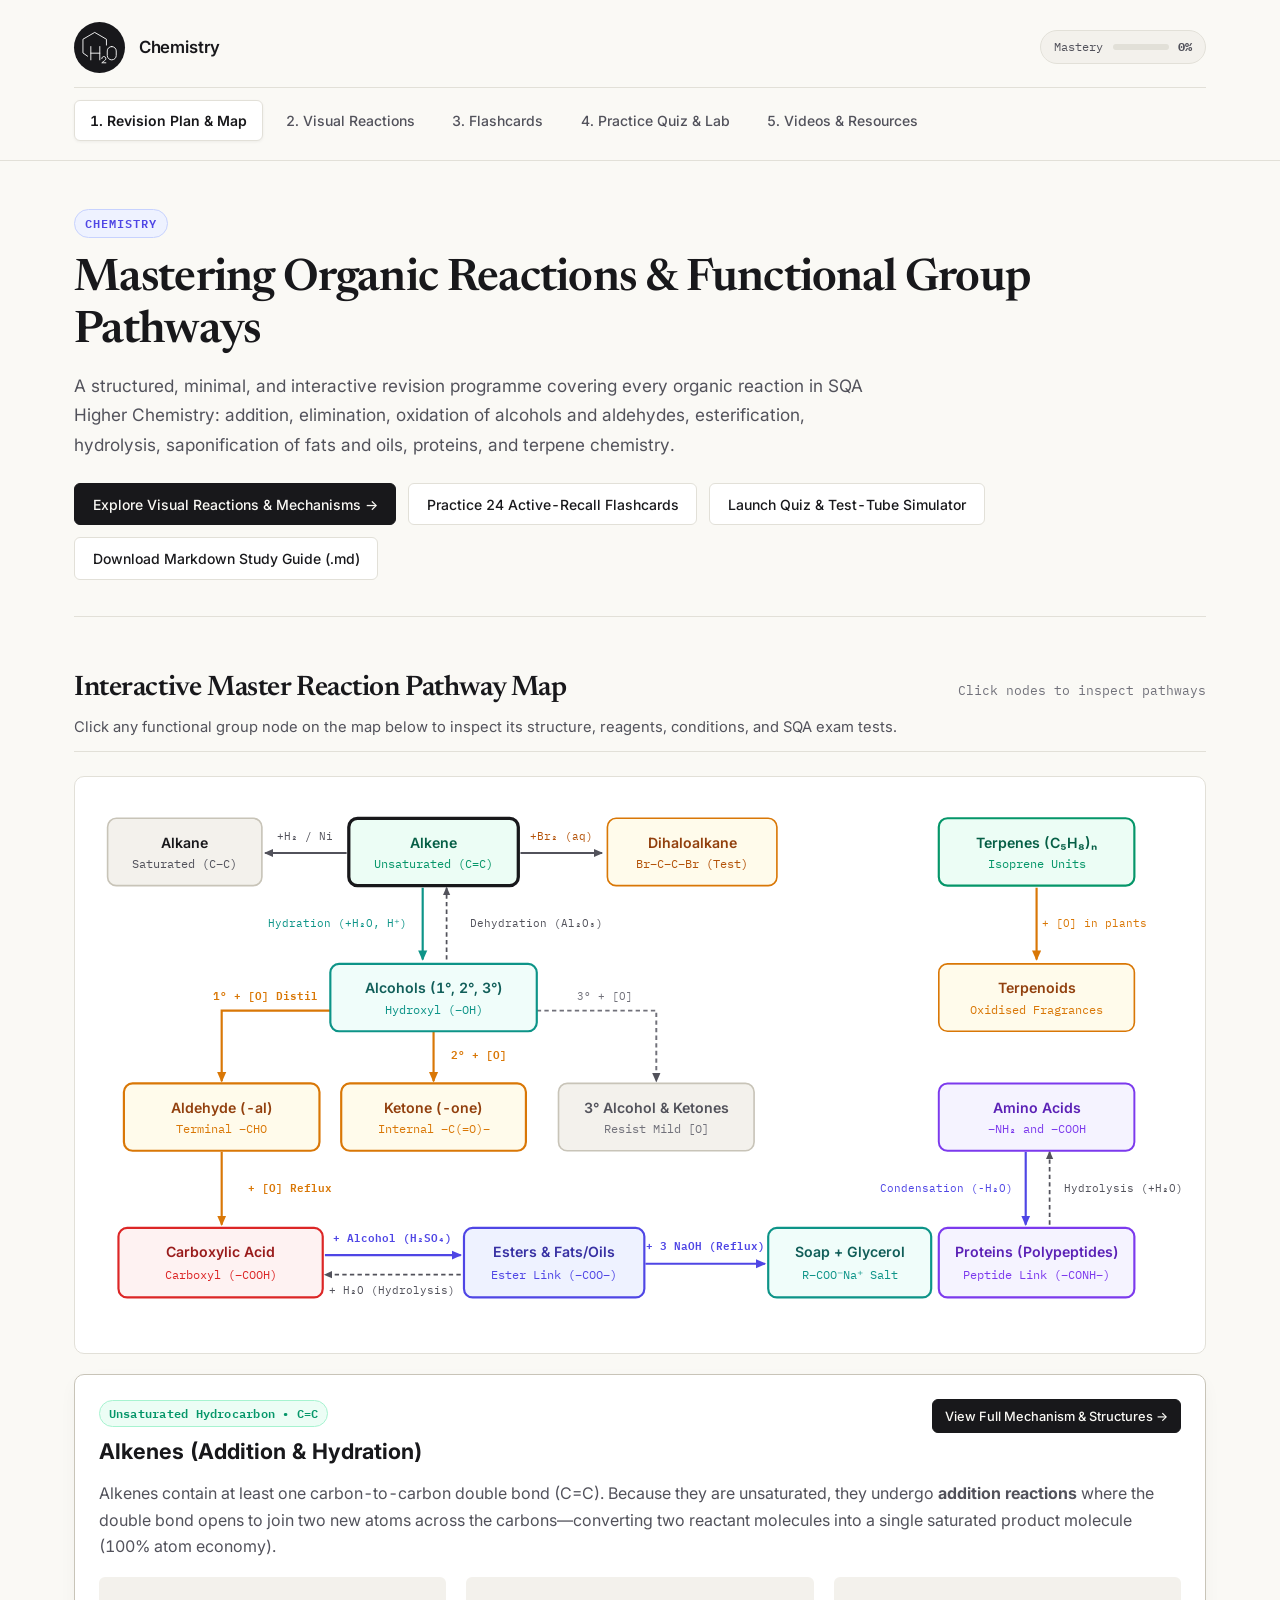
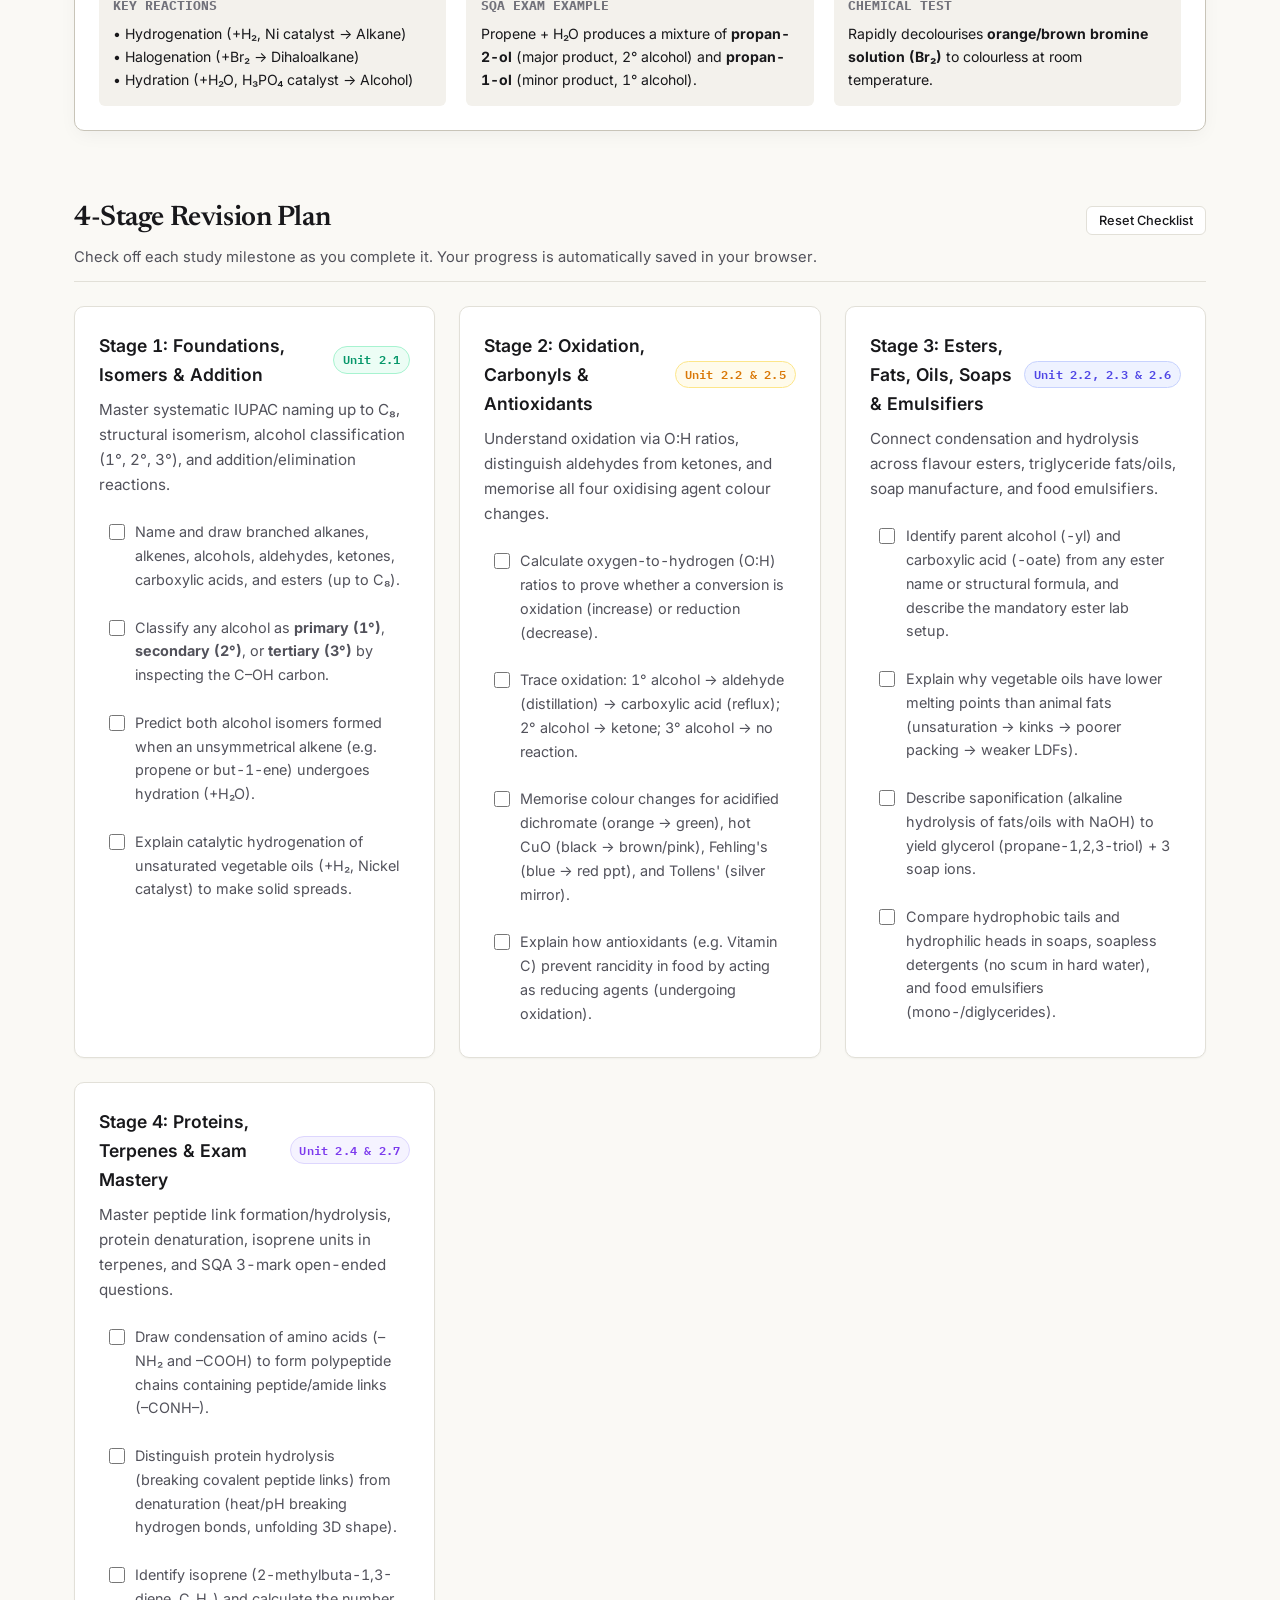
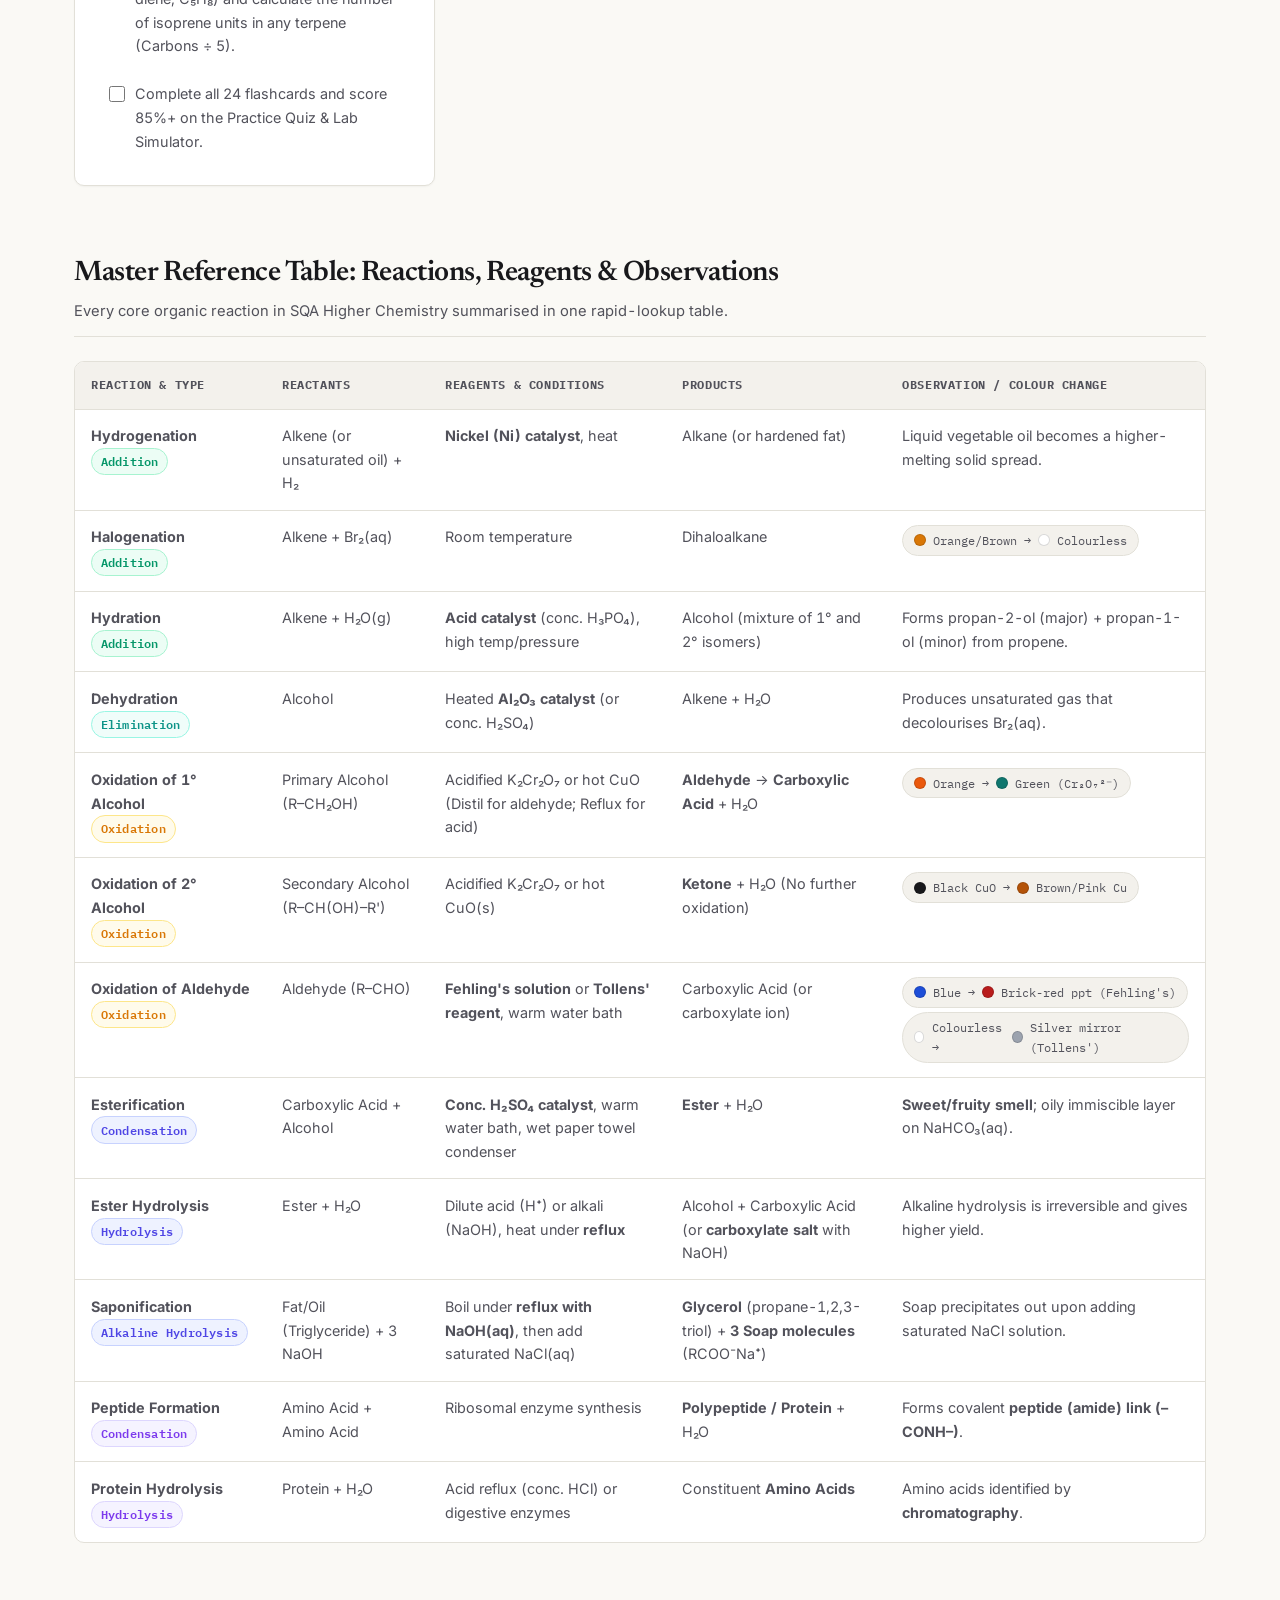
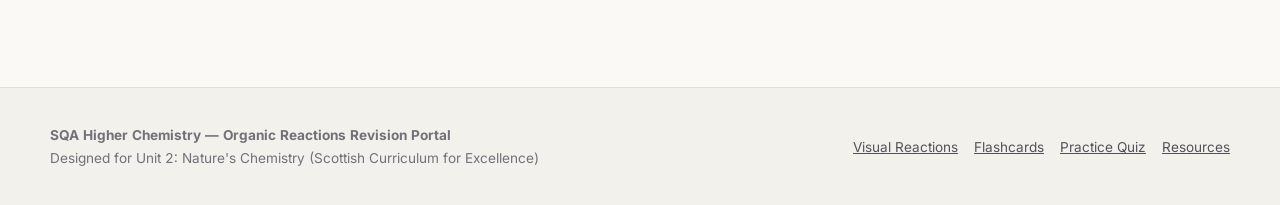
==== commit 533ee0f4: "Swapped site icon" ====
--- a/index.html
+++ b/index.html
@@ -11,10 +11,14 @@
     <header class="site-header">
       <div class="header-inner">
         <a href="index.html" class="brand">
-          <div class="brand-mark">C=O</div>
+          <div class="brand-mark">
+              <svg xmlns="http://www.w3.org/2000/svg" width="3em" height="3em" viewBox="0 0 48 48">
+                <path d="M0 0h48v48H0z" fill="none" />
+                <path fill="none" stroke="white" stroke-linecap="round" stroke-linejoin="round" d="M10.664 33.565L5.5 29.935V14.722l13.061-7.605l13.06 7.605v6.497m-17.375 1.614v14.813m9.981-14.813v14.813m-9.981-7.434h9.98m13.284-7.379zc2.764 0 4.99 2.189 4.99 4.907v5c0 2.718-2.226 4.906-4.99 4.906s-4.99-2.188-4.99-4.907v-5c0-2.717 2.225-4.906 4.99-4.906M26.452 36.22c0-1.425 1.256-2.548 2.693-2.265c.942.186 1.695 1.024 1.789 2.005c.07.73-.155 1.45-.646 1.893c-.91.82-3.836 3.03-3.836 3.03h4.494" />
+              </svg>
+          </div>
           <div class="brand-text">
             <span class="brand-title">Chemistry</span>
-            <span class="brand-subtitle">Nature's Chemistry</span>
           </div>
         </a>
 
--- a/styles.css
+++ b/styles.css
@@ -132,9 +132,7 @@
 }
 
 .brand-mark {
-  width: 38px;
-  height: 38px;
-  border-radius: 8px;
+  border-radius: 50%;
   background: var(--text-primary);
   color: var(--bg-canvas);
   display: grid;
@@ -143,6 +141,7 @@
   font-weight: 600;
   font-size: 0.9rem;
   letter-spacing: -0.03em;
+  padding: .25rem;
 }
 
 .brand-text {
